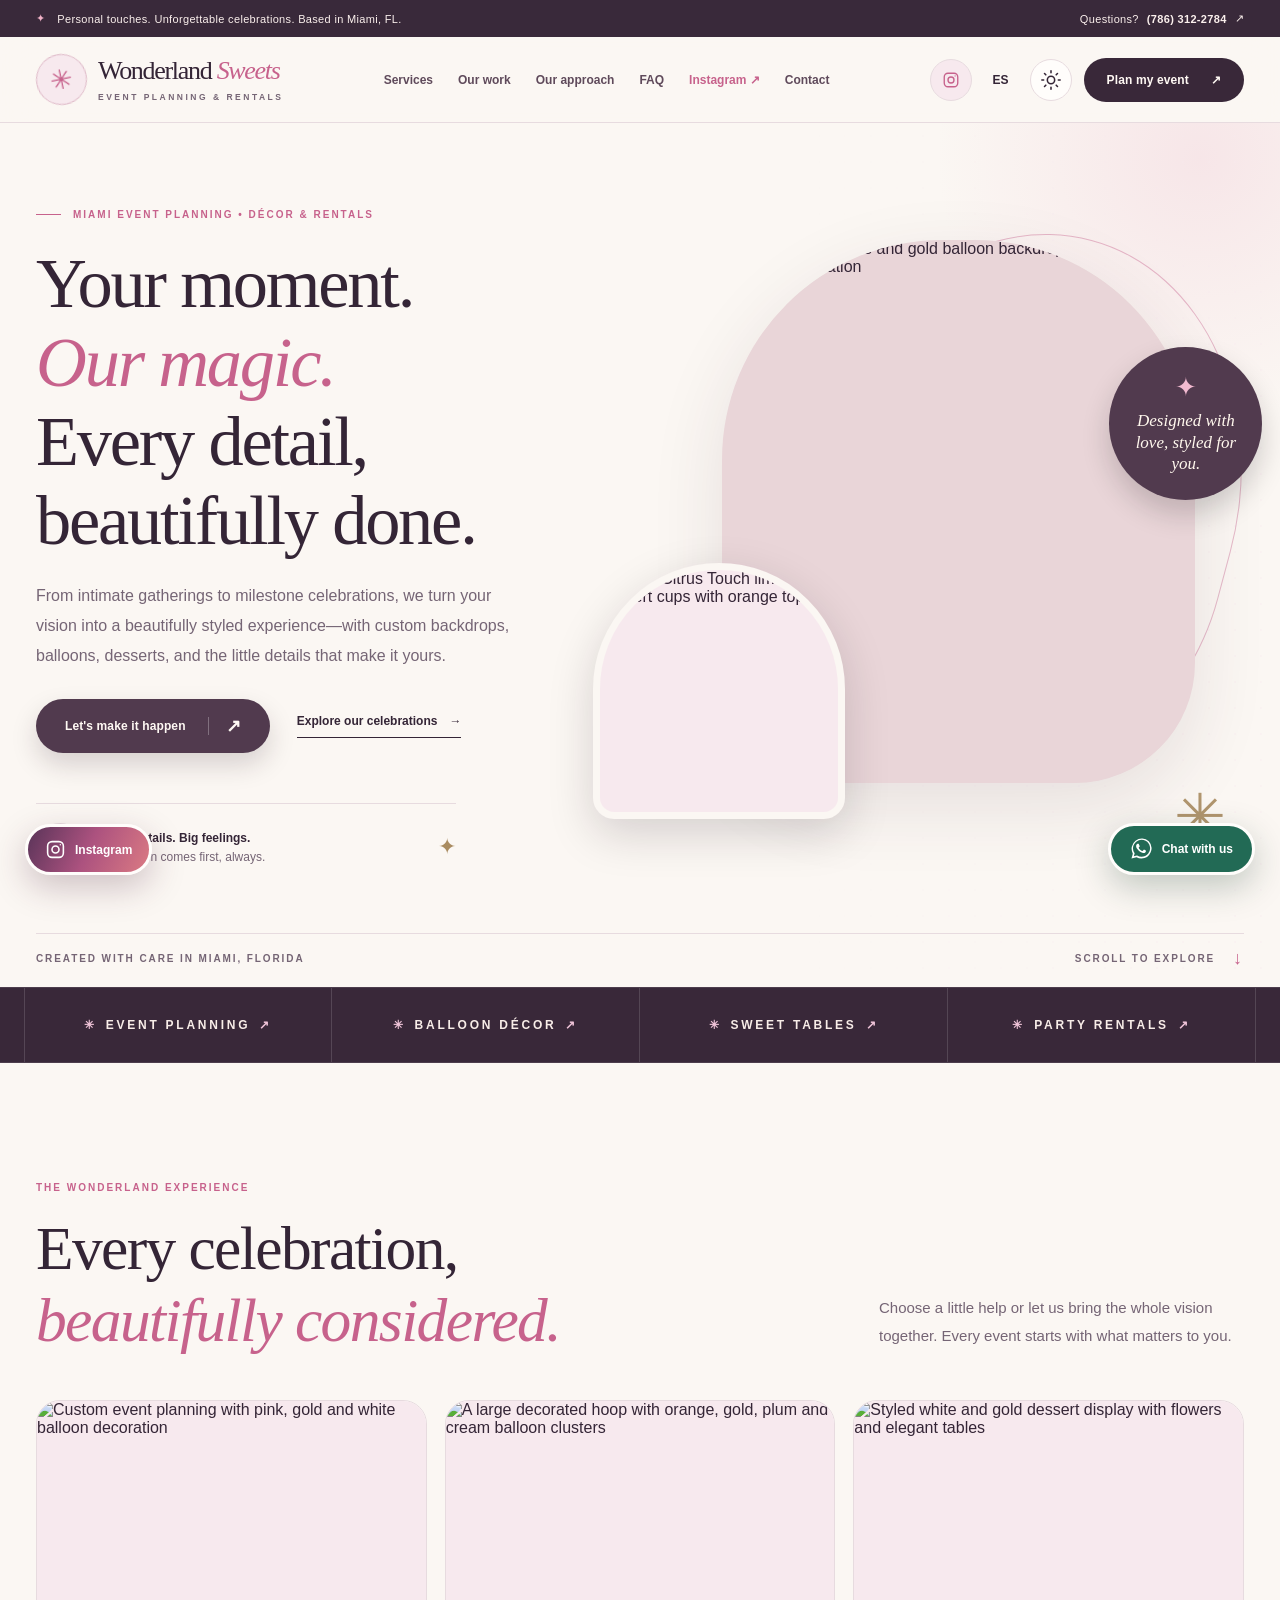
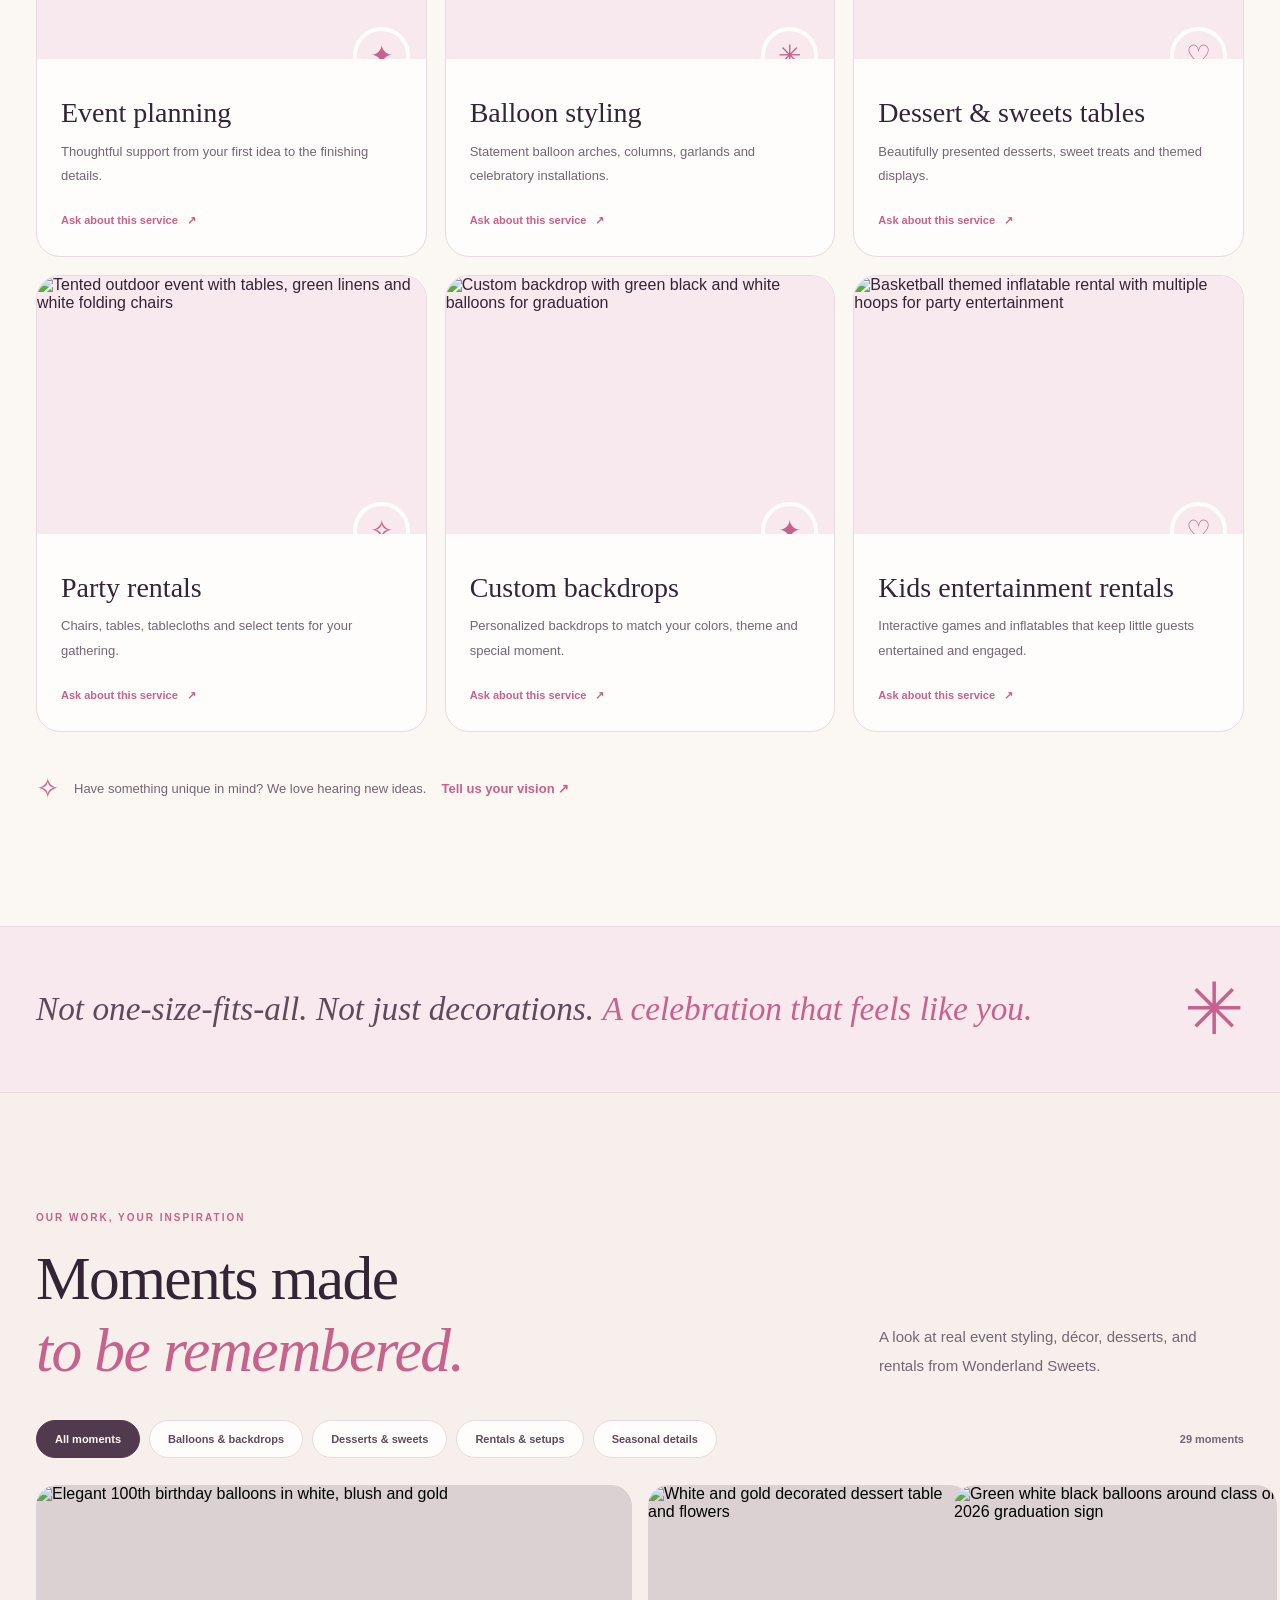
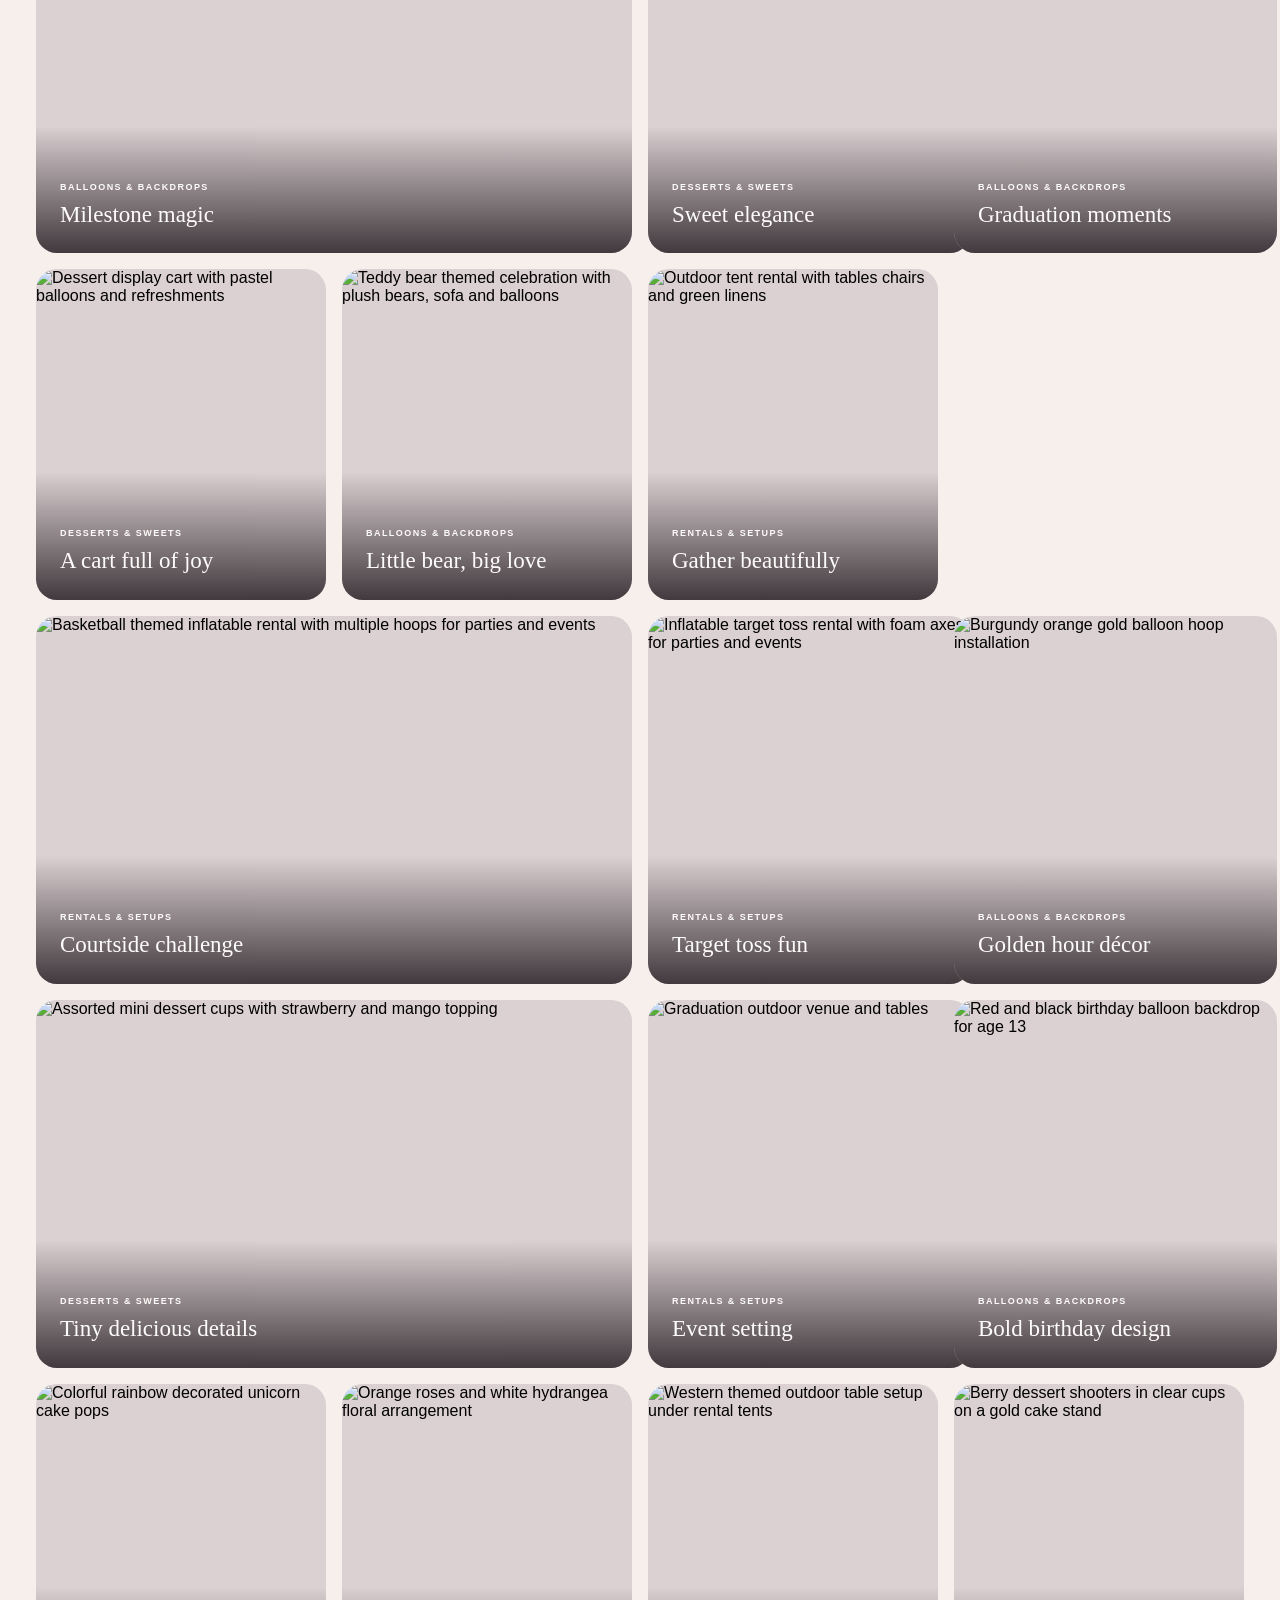
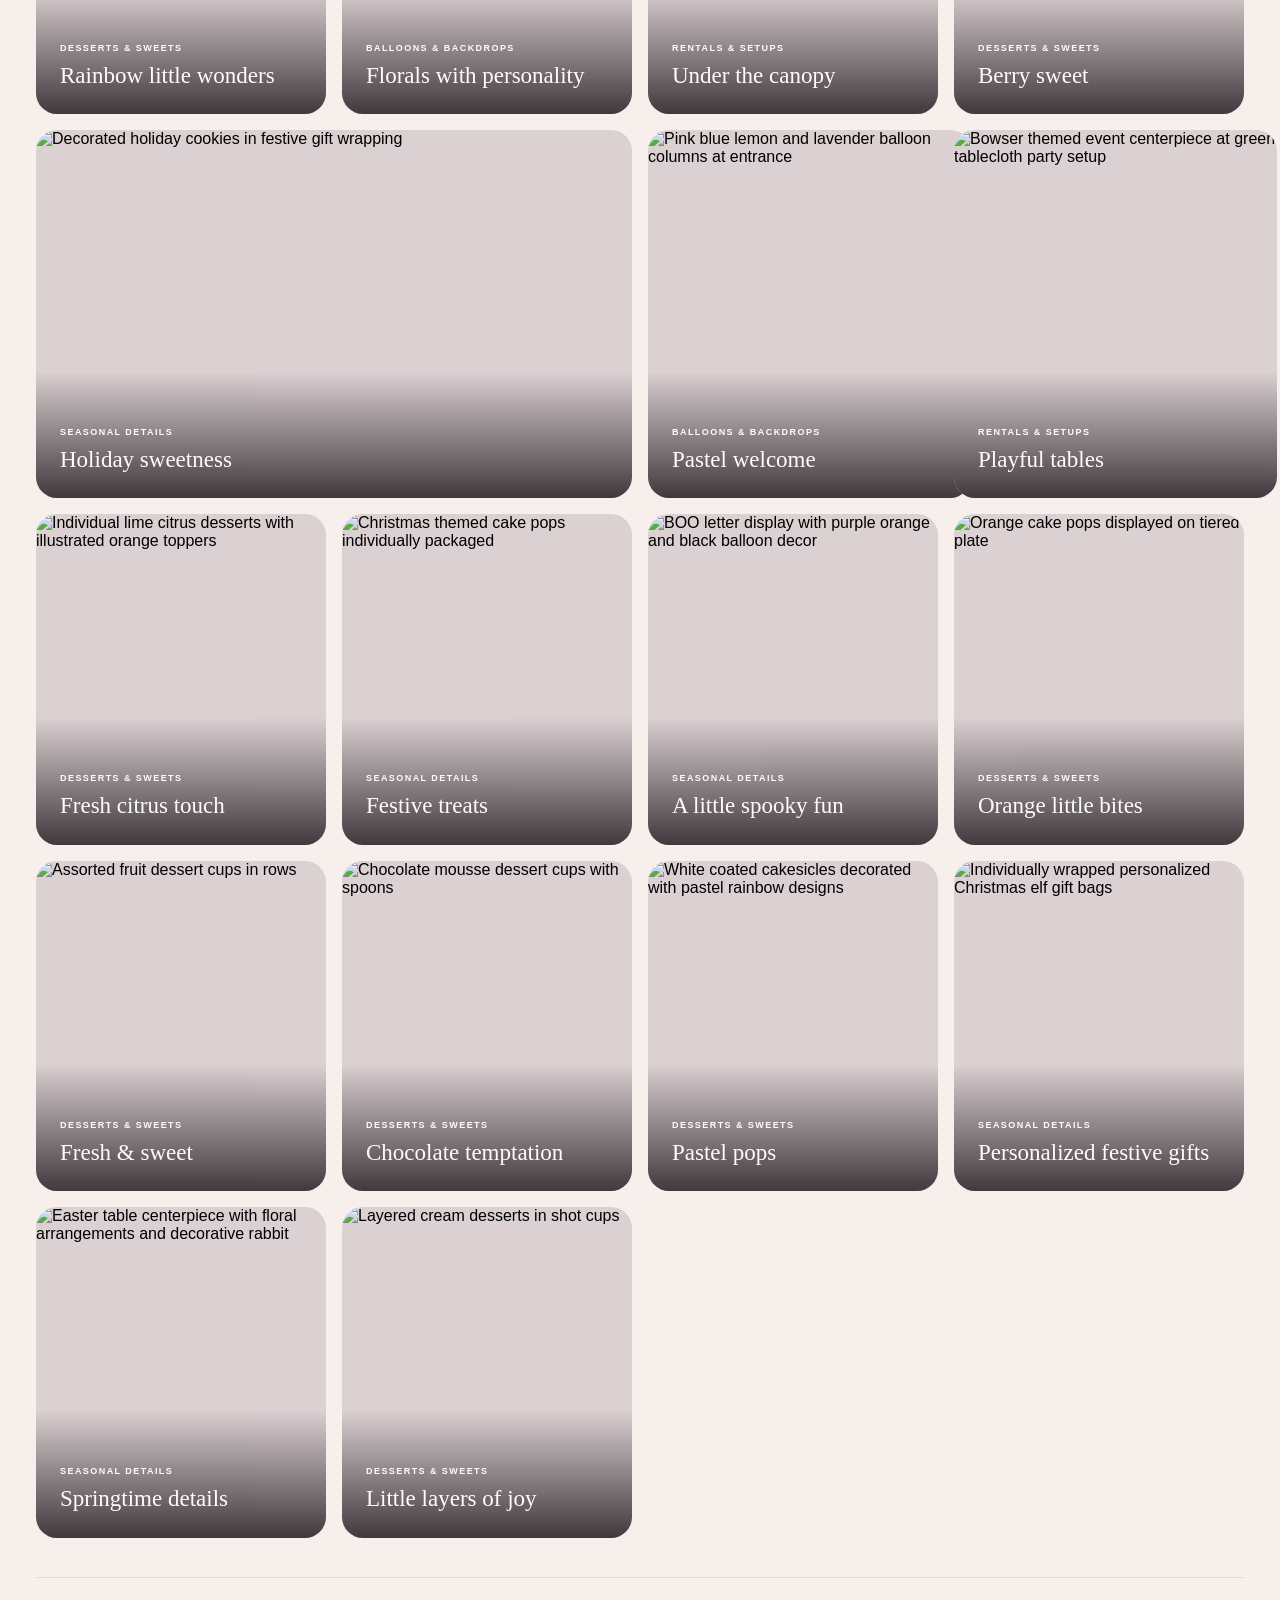
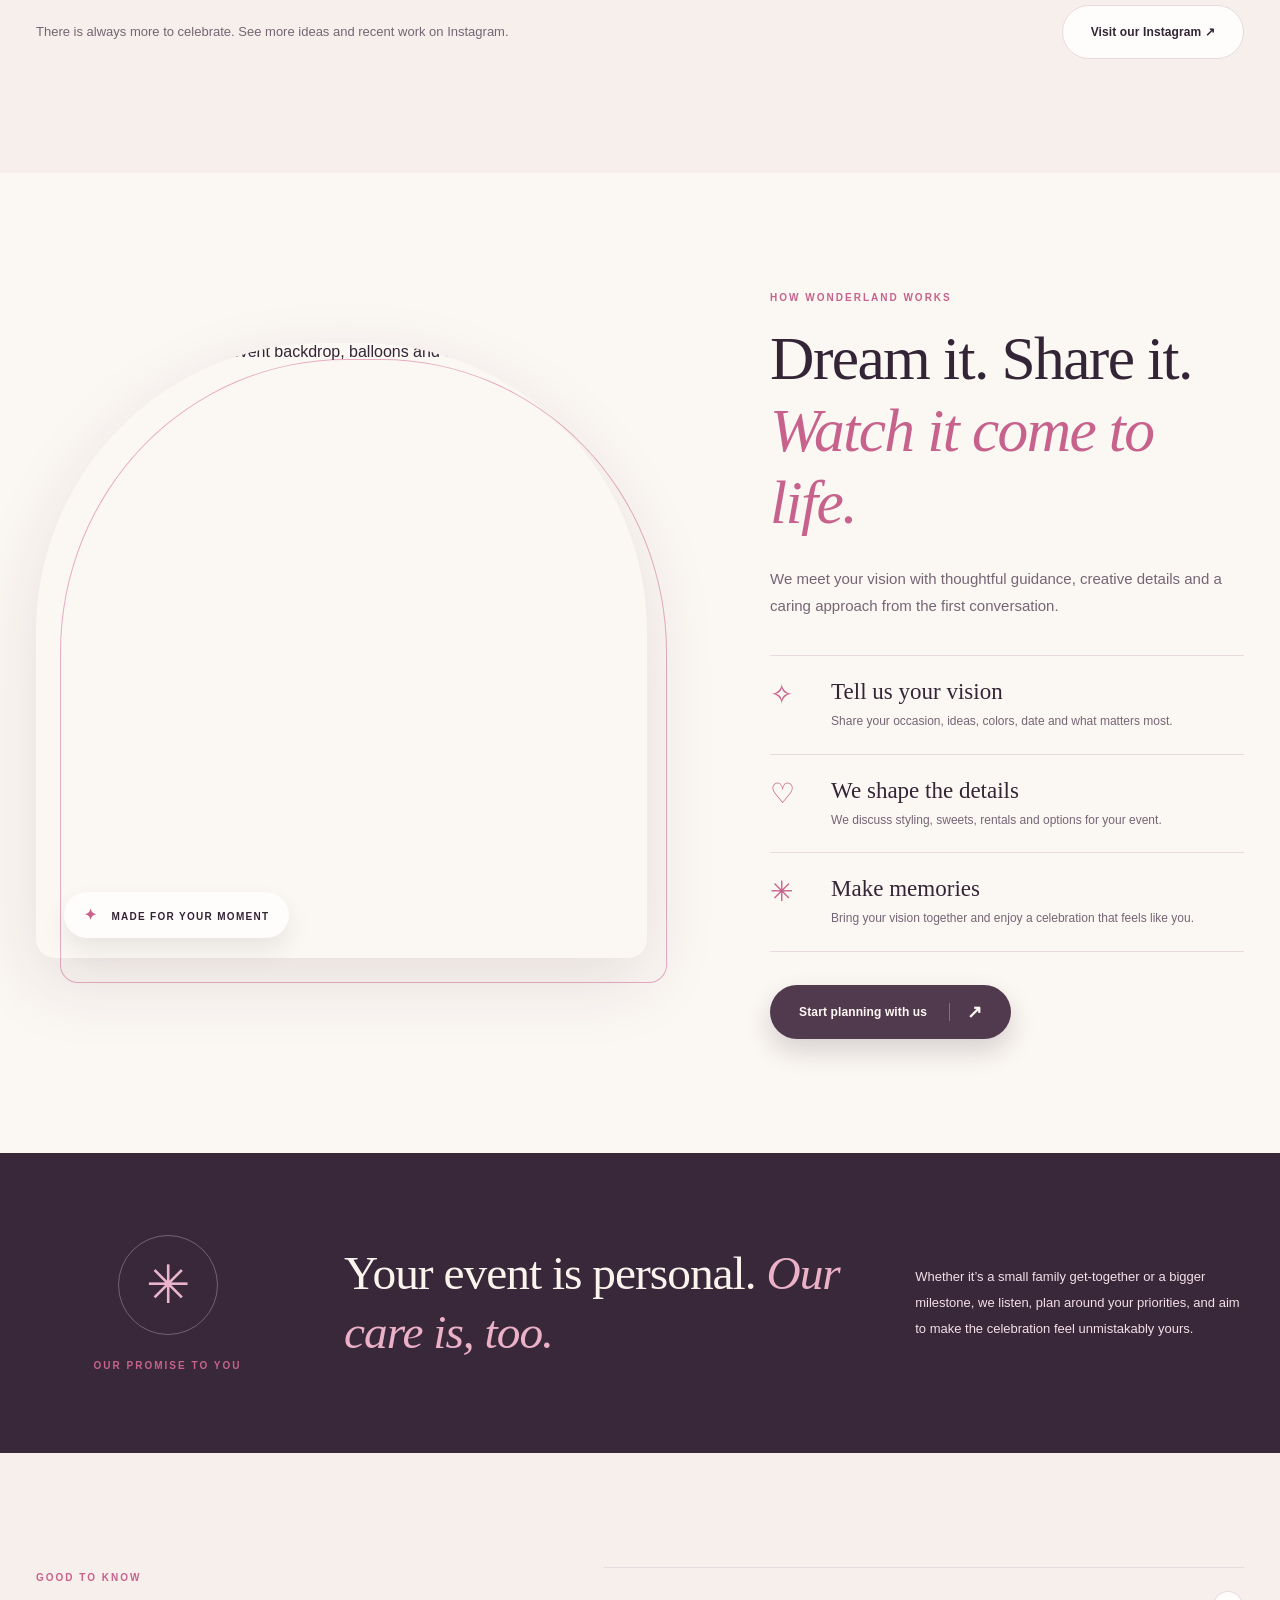
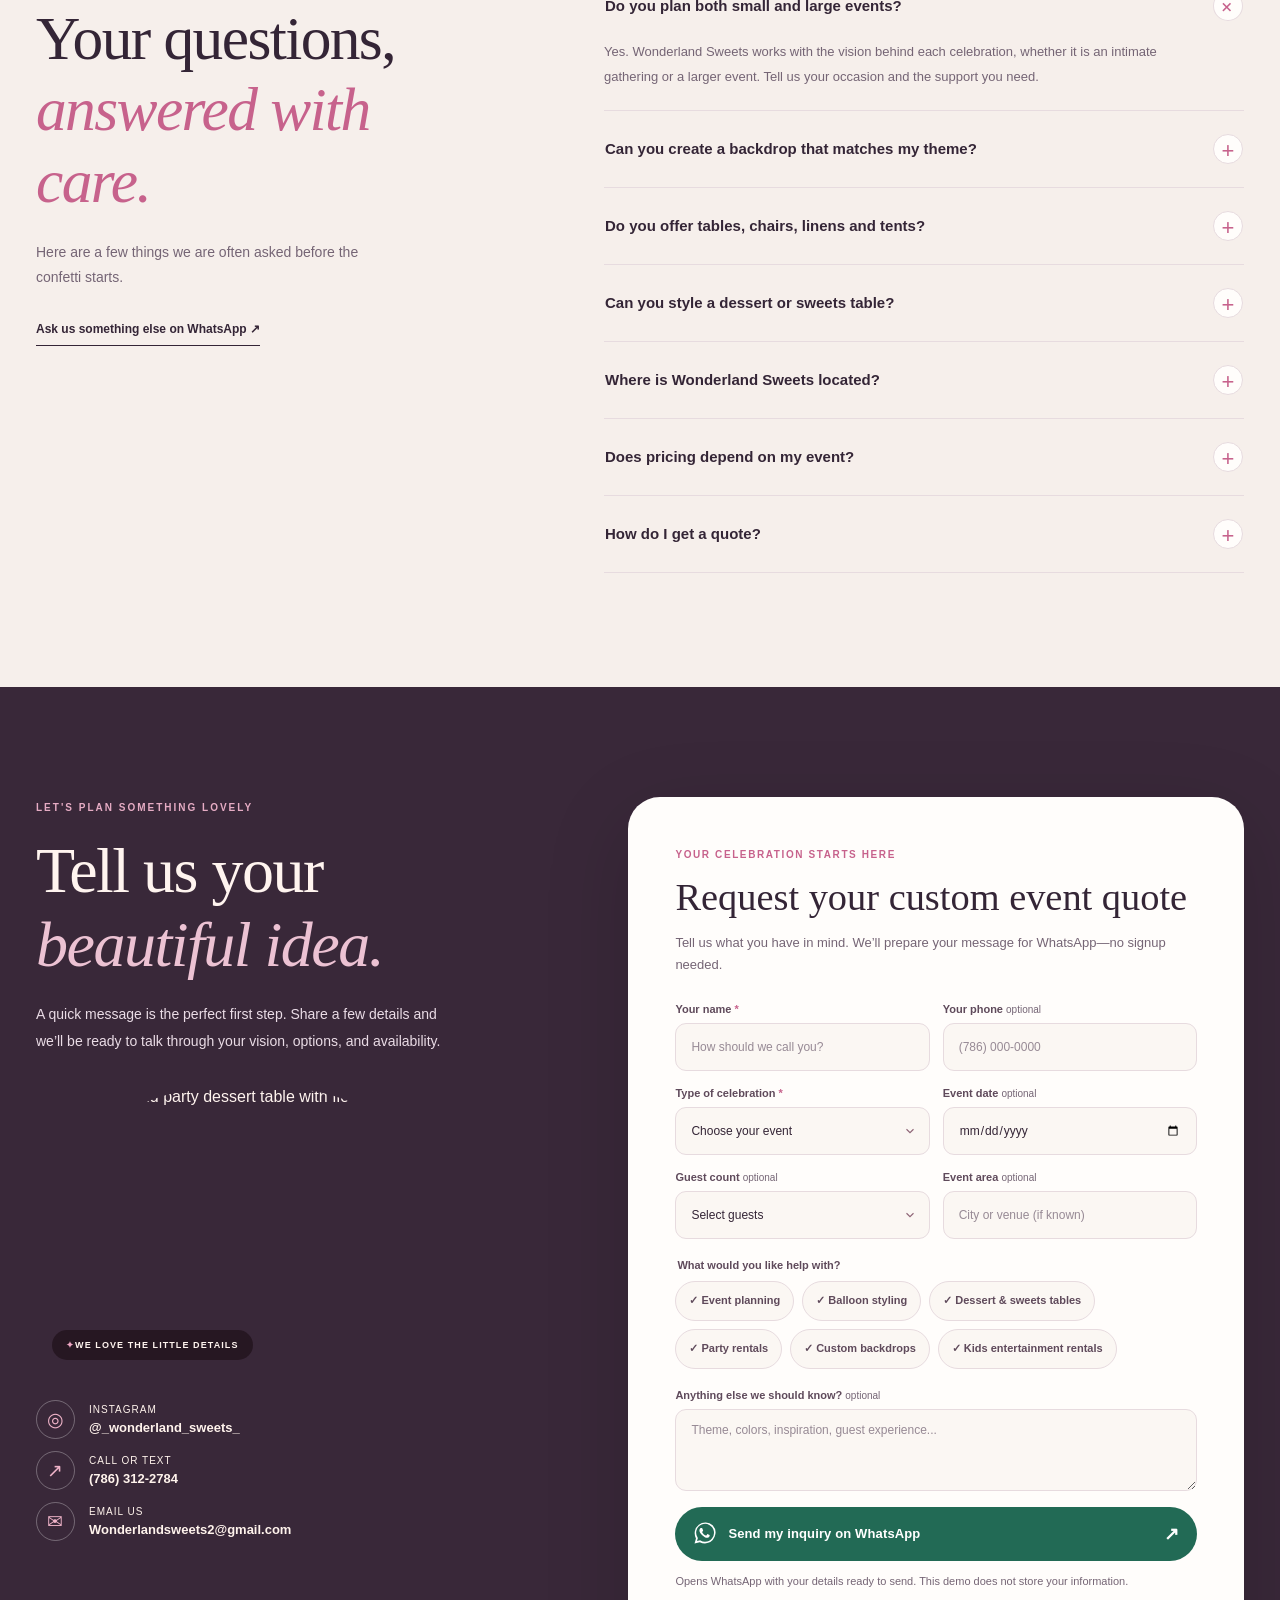
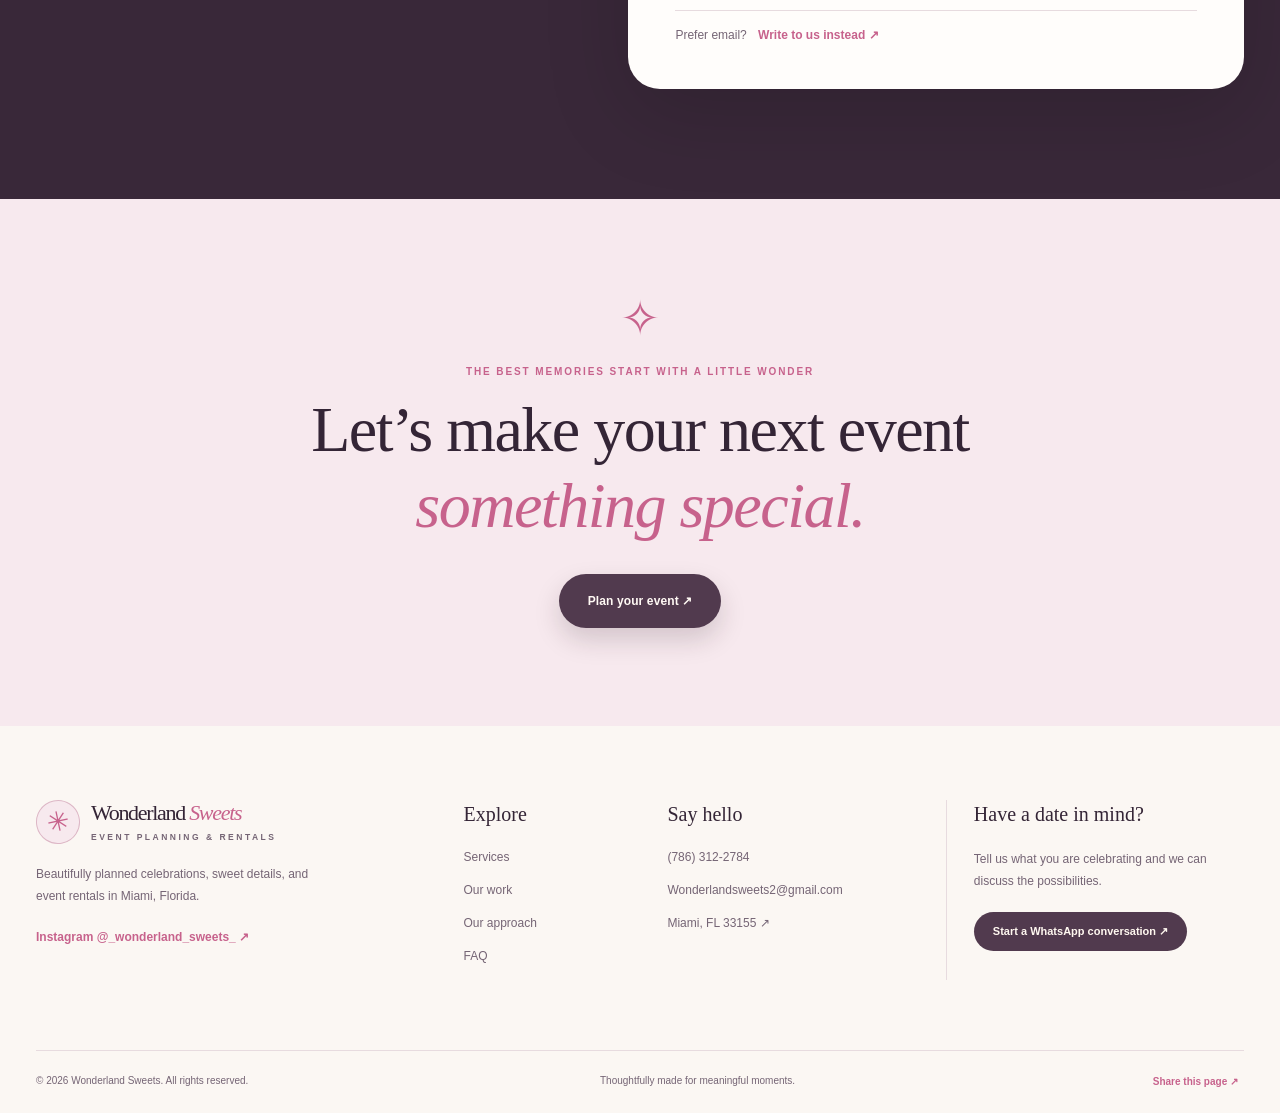
==== index.html @ 51300957 "Add files via upload" ====
<!DOCTYPE html>
<html lang="en" data-theme="light">
<head>
  <meta charset="UTF-8"><meta name="viewport" content="width=device-width,initial-scale=1,viewport-fit=cover"><meta name="theme-color" content="#FBF7F3">
  <title>Event Planning, Balloon Décor & Sweet Tables in Miami | Wonderland Sweets</title><meta name="description" content="Wonderland Sweets plans unforgettable Miami celebrations with custom balloon décor, personalized backdrops, dessert tables, party rentals and thoughtful event styling. Ask for a custom quote.">
  <meta name="robots" content="index,follow,max-image-preview:large"><meta name="author" content="Wonderland Sweets">
  <meta name="geo.region" content="US-FL"><meta name="geo.placename" content="Miami"><meta name="format-detection" content="telephone=no">
  <!-- When a public domain is known, tools/configure_domain.py inserts absolute canonical, hreflang, and OG image URLs. -->
  <meta property="og:type" content="website"><meta property="og:site_name" content="Wonderland Sweets"><meta property="og:locale" content="en_US"><meta property="og:title" content="Wonderland Sweets | A Little Magic for Every Celebration"><meta property="og:description" content="Event planning, custom backdrops, balloon styling, dessert tables & event rentals in Miami, Florida."><meta property="og:image" content="assets/og-wonderland-sweets.jpg"><meta property="og:image:width" content="1200"><meta property="og:image:height" content="630"><meta property="og:image:alt" content="Wonderland Sweets event planning, decor and sweets in Miami">
  <meta name="twitter:card" content="summary_large_image"><meta name="twitter:title" content="Wonderland Sweets | A Little Magic for Every Celebration"><meta name="twitter:description" content="Event planning, custom backdrops, balloon styling, dessert tables & event rentals in Miami, Florida."><meta name="twitter:image" content="assets/og-wonderland-sweets.jpg">
  <link rel="icon" href="assets/favicon.svg" type="image/svg+xml"><link rel="preload" href="assets/photos/pink-gold-100th-birthday-backdrop.webp" as="image" type="image/webp"><link rel="stylesheet" href="styles.css">
  <script id="structured-data" type="application/ld+json">{"@context": "https://schema.org", "@graph": [{"@type": ["LocalBusiness", "ProfessionalService"], "@id": "#wonderland-business", "name": "Wonderland Sweets", "description": "Wonderland Sweets plans unforgettable Miami celebrations with custom balloon décor, personalized backdrops, dessert tables, party rentals and thoughtful event styling. Ask for a custom quote.", "image": "assets/og-wonderland-sweets.jpg", "telephone": "+1-786-312-2784", "email": "Wonderlandsweets2@gmail.com", "address": {"@type": "PostalAddress", "addressLocality": "Miami", "addressRegion": "FL", "postalCode": "33155", "addressCountry": "US"}, "areaServed": {"@type": "Place", "name": "Miami, Florida"}, "sameAs": ["https://www.instagram.com/_wonderland_sweets_/"], "hasOfferCatalog": {"@type": "OfferCatalog", "name": "Event planning and party services", "itemListElement": [{"@type": "Offer", "itemOffered": {"@type": "Service", "name": "Event planning"}}, {"@type": "Offer", "itemOffered": {"@type": "Service", "name": "Balloon styling"}}, {"@type": "Offer", "itemOffered": {"@type": "Service", "name": "Dessert & sweets tables"}}, {"@type": "Offer", "itemOffered": {"@type": "Service", "name": "Party rentals"}}, {"@type": "Offer", "itemOffered": {"@type": "Service", "name": "Custom backdrops"}}, {"@type": "Offer", "itemOffered": {"@type": "Service", "name": "Kids entertainment rentals"}}]}}, {"@type": "WebPage", "@id": "#page", "name": "Event Planning, Balloon Décor & Sweet Tables in Miami | Wonderland Sweets", "description": "Wonderland Sweets plans unforgettable Miami celebrations with custom balloon décor, personalized backdrops, dessert tables, party rentals and thoughtful event styling. Ask for a custom quote.", "inLanguage": "en", "about": {"@id": "#wonderland-business"}}, {"@type": "FAQPage", "@id": "#faq", "inLanguage": "en", "mainEntity": [{"@type": "Question", "name": "Do you plan both small and large events?", "acceptedAnswer": {"@type": "Answer", "text": "Yes. Wonderland Sweets works with the vision behind each celebration, whether it is an intimate gathering or a larger event. Tell us your occasion and the support you need."}}, {"@type": "Question", "name": "Can you create a backdrop that matches my theme?", "acceptedAnswer": {"@type": "Answer", "text": "Custom backdrops and balloon styling are part of our services. Share your colors, theme, ideas and date so we can discuss what is possible for your event."}}, {"@type": "Question", "name": "Do you offer tables, chairs, linens and tents?", "acceptedAnswer": {"@type": "Answer", "text": "We offer event rentals including tables, chairs, tablecloths and select tents. Availability depends on the event details, so please contact us with the date and items you need."}}, {"@type": "Question", "name": "Can you style a dessert or sweets table?", "acceptedAnswer": {"@type": "Answer", "text": "Yes. Dessert and sweets tables are a core part of Wonderland Sweets. Tell us your celebration theme and the type of presentation you have in mind."}}, {"@type": "Question", "name": "Where is Wonderland Sweets located?", "acceptedAnswer": {"@type": "Answer", "text": "We are based in Miami, Florida 33155. Share your event location when you reach out so we can discuss service availability for your area."}}, {"@type": "Question", "name": "Does pricing depend on my event?", "acceptedAnswer": {"@type": "Answer", "text": "Each celebration has different needs. Send us the event type, date, location and services you are interested in so we can discuss an appropriate custom quote."}}, {"@type": "Question", "name": "How do I get a quote?", "acceptedAnswer": {"@type": "Answer", "text": "Use the form below to tell us your occasion, preferred date, location and services. It prepares a WhatsApp message you can review and send directly to our contact number."}}]}]}</script>
  <script>try{document.documentElement.setAttribute('data-theme',localStorage.getItem('wonderland-theme')==='dark'?'dark':'light')}catch(e){}</script>
</head>
<body data-lang="en" data-root="">
  <a class="skip-link" href="#main">Skip to content</a>
  <div class="microbar"><div class="wrap microbar-inner"><span class="microbar-message"><span aria-hidden="true">✦</span> Personal touches. Unforgettable celebrations. Based in Miami, FL.</span><a class="microbar-call" href="tel:+17863122784">Questions? <b>(786) 312-2784</b> <span aria-hidden="true">↗</span></a></div></div>
  <header class="site-header" id="top"><div class="wrap nav-shell">
    <a class="brand" href="#home" aria-label="Wonderland Sweets - Home"><span class="brand-mark" aria-hidden="true">✳</span><span class="brand-text"><strong>Wonderland <em>Sweets</em></strong><small>EVENT PLANNING & RENTALS</small></span></a>
    <nav class="primary-nav" id="primary-nav" aria-label="Main navigation">
      <a href="#services">Services</a><a href="#portfolio">Our work</a><a href="#approach">Our approach</a><a href="#faq">FAQ</a><a class="nav-instagram-link" href="https://www.instagram.com/_wonderland_sweets_/" target="_blank" rel="noopener noreferrer">Instagram ↗</a><a href="#contact">Contact</a>
      <div class="nav-mobile-only"><a href="es/index.html" lang="es">Ver en español</a></div>
    </nav>
    <div class="nav-actions">
      <a class="instagram-quick-link" href="https://www.instagram.com/_wonderland_sweets_/" target="_blank" rel="noopener noreferrer" title="See our real events on Instagram" aria-label="See Wonderland Sweets on Instagram"><svg viewBox="0 0 24 24" width="18" height="18" fill="none" stroke="currentColor" stroke-width="1.8" stroke-linecap="round" stroke-linejoin="round" aria-hidden="true"><rect x="3" y="3" width="18" height="18" rx="5"/><circle cx="12" cy="12" r="4"/><circle cx="17.5" cy="6.5" r=".8" fill="currentColor" stroke="none"/></svg></a>
      <a class="language-link" href="es/index.html" lang="es" title="Ver en español">ES</a>
      <button class="theme-toggle" type="button" data-theme-toggle aria-label="Switch between light and dark theme" aria-pressed="false" title="Switch between light and dark theme">
        <svg class="icon icon-sun" viewBox="0 0 24 24" fill="none" stroke="currentColor" stroke-width="1.7" stroke-linecap="round" stroke-linejoin="round" aria-hidden="true"><circle cx="12" cy="12" r="4"/><path d="M12 2v2m0 16v2M4.93 4.93l1.41 1.41m11.32 11.32 1.41 1.41M2 12h2m16 0h2M4.93 19.07l1.41-1.41M17.66 6.34l1.41-1.41"/></svg>
        <svg class="icon icon-moon" viewBox="0 0 24 24" fill="none" stroke="currentColor" stroke-width="1.8" stroke-linecap="round" stroke-linejoin="round" aria-hidden="true"><path d="M21 14.2A9 9 0 0 1 9.8 3a9 9 0 1 0 11.2 11.2Z"/></svg>
      </button>
      <a class="button button-small nav-cta" href="#contact"><span>Plan my event</span><span aria-hidden="true">↗</span></a>
      <button class="mobile-menu" type="button" aria-label="Open navigation menu" aria-controls="primary-nav" aria-expanded="false"><span></span><span></span></button>
    </div>
  </div></header>
  <main id="main">
    <section id="home" class="hero section-light"><div class="hero-noise" aria-hidden="true"></div><div class="wrap hero-layout">
      <div class="hero-copy" data-reveal>
        <div class="eyebrow"><span class="eyebrow-line"></span>MIAMI EVENT PLANNING • DÉCOR & RENTALS</div>
        <h1>Your moment. <span class="hero-accent">Our magic.</span> Every detail, beautifully done.</h1>
        <p class="hero-lead">From intimate gatherings to milestone celebrations, we turn your vision into a beautifully styled experience—with custom backdrops, balloons, desserts, and the little details that make it yours.</p>
        <div class="hero-actions"><a class="button button-main" href="#contact">Let's make it happen <span class="button-arrow">↗</span></a><a class="button-text" href="#portfolio">Explore our celebrations <span aria-hidden="true">→</span></a></div>
        <div class="hero-proof"><span class="proof-icon" aria-hidden="true">♡</span><p><strong>Small details. Big feelings.</strong><small>Your vision comes first, always.</small></p><span class="proof-decor" aria-hidden="true">✦</span></div>
      </div>
      <div class="hero-art" data-reveal>
        <div class="hero-main-photo image-sculpt"><img src="assets/photos/pink-gold-100th-birthday-backdrop.webp" width="1206" height="1213" alt="Elegant pink, white and gold balloon backdrop for a milestone birthday celebration" fetchpriority="high" decoding="async"></div>
        <div class="hero-secondary-photo image-sculpt"><img src="assets/photos/citrus-dessert-cups.webp" alt="Fresh Citrus Touch lime dessert cups with orange toppers" width="1312" height="1750" loading="eager" decoding="async"></div>
        <div class="hero-float"><span aria-hidden="true">✦</span><p>Designed with love, styled for you.</p></div>
        <span class="hero-drawn-circle" aria-hidden="true"></span><span class="hero-drawn-star" aria-hidden="true">✳</span>
      </div>
    </div><div class="hero-bottom-line wrap"><span>CREATED WITH CARE IN MIAMI, FLORIDA</span><span class="scroll-cue">SCROLL TO EXPLORE <span aria-hidden="true">↓</span></span></div></section>

    <nav class="brand-ribbon" aria-label="Our services">
  <div class="ribbon-track wrap">
    <a class="ribbon-link" href="#event-planning"><span class="ribbon-sparkle" aria-hidden="true">✳</span><span class="ribbon-label">Event planning</span><span class="ribbon-arrow" aria-hidden="true">↗</span></a>
    <a class="ribbon-link" href="#balloon-styling"><span class="ribbon-sparkle" aria-hidden="true">✳</span><span class="ribbon-label">Balloon décor</span><span class="ribbon-arrow" aria-hidden="true">↗</span></a>
    <a class="ribbon-link" href="#dessert-tables"><span class="ribbon-sparkle" aria-hidden="true">✳</span><span class="ribbon-label">Sweet tables</span><span class="ribbon-arrow" aria-hidden="true">↗</span></a>
    <a class="ribbon-link" href="#party-rentals"><span class="ribbon-sparkle" aria-hidden="true">✳</span><span class="ribbon-label">Party rentals</span><span class="ribbon-arrow" aria-hidden="true">↗</span></a>
  </div>
</nav>

    <section id="services" class="section block-services"><div class="wrap">
      <div class="section-heading" data-reveal><div><span class="section-label">THE WONDERLAND EXPERIENCE</span><h2>Every celebration,<br><em>beautifully considered.</em></h2></div><p>Choose a little help or let us bring the whole vision together. Every event starts with what matters to you.</p></div>
      <div class="service-grid">
        <a class="service-card service-card-1" id="event-planning" href="#contact" data-select-service="Event planning" data-reveal><div class="service-visual"><img src="assets/photos/pink-gold-100th-birthday-backdrop.webp" loading="lazy" decoding="async" alt="Custom event planning with pink, gold and white balloon decoration" width="1000" height="1000"><span class="service-floating-symbol" aria-hidden="true">✦</span></div><div class="service-card-content"><span class="service-card-count"></span><h3>Event planning</h3><p>Thoughtful support from your first idea to the finishing details.</p><span class="service-learn">Ask about this service <span aria-hidden="true">↗</span></span></div></a><a class="service-card service-card-2" id="balloon-styling" href="#contact" data-select-service="Balloon styling" data-reveal><div class="service-visual"><img src="assets/photos/fall-balloon-hoop.webp" loading="lazy" decoding="async" alt="A large decorated hoop with orange, gold, plum and cream balloon clusters" width="1000" height="1000"><span class="service-floating-symbol" aria-hidden="true">✳</span></div><div class="service-card-content"><span class="service-card-count"></span><h3>Balloon styling</h3><p>Statement balloon arches, columns, garlands and celebratory installations.</p><span class="service-learn">Ask about this service <span aria-hidden="true">↗</span></span></div></a><a class="service-card service-card-3" id="dessert-tables" href="#contact" data-select-service="Dessert & sweets tables" data-reveal><div class="service-visual"><img src="assets/photos/white-gold-dessert-setup.webp" loading="lazy" decoding="async" alt="Styled white and gold dessert display with flowers and elegant tables" width="1000" height="1000"><span class="service-floating-symbol" aria-hidden="true">♡</span></div><div class="service-card-content"><span class="service-card-count"></span><h3>Dessert & sweets tables</h3><p>Beautifully presented desserts, sweet treats and themed displays.</p><span class="service-learn">Ask about this service <span aria-hidden="true">↗</span></span></div></a><a class="service-card service-card-4" id="party-rentals" href="#contact" data-select-service="Party rentals" data-reveal><div class="service-visual"><img src="assets/photos/green-tent-rentals.webp" loading="lazy" decoding="async" alt="Tented outdoor event with tables, green linens and white folding chairs" width="1000" height="1000"><span class="service-floating-symbol" aria-hidden="true">✧</span></div><div class="service-card-content"><span class="service-card-count"></span><h3>Party rentals</h3><p>Chairs, tables, tablecloths and select tents for your gathering.</p><span class="service-learn">Ask about this service <span aria-hidden="true">↗</span></span></div></a><a class="service-card service-card-5" href="#contact" data-select-service="Custom backdrops" data-reveal><div class="service-visual"><img src="assets/photos/graduation-green-white-balloon-stage.webp" loading="lazy" decoding="async" alt="Custom backdrop with green black and white balloons for graduation" width="1000" height="1000"><span class="service-floating-symbol" aria-hidden="true">✦</span></div><div class="service-card-content"><span class="service-card-count"></span><h3>Custom backdrops</h3><p>Personalized backdrops to match your colors, theme and special moment.</p><span class="service-learn">Ask about this service <span aria-hidden="true">↗</span></span></div></a><a class="service-card service-card-6" href="#contact" data-select-service="Kids entertainment rentals" data-reveal><div class="service-visual"><img src="assets/photos/basketball-inflatable-rental.webp" loading="lazy" decoding="async" alt="Basketball themed inflatable rental with multiple hoops for party entertainment" width="1000" height="1000"><span class="service-floating-symbol" aria-hidden="true">♡</span></div><div class="service-card-content"><span class="service-card-count"></span><h3>Kids entertainment rentals</h3><p>Interactive games and inflatables that keep little guests entertained and engaged.</p><span class="service-learn">Ask about this service <span aria-hidden="true">↗</span></span></div></a>
      </div>
      <div class="service-note" data-reveal><span aria-hidden="true">✧</span><span>Have something unique in mind? We love hearing new ideas.</span><a href="#contact">Tell us your vision ↗</a></div>
    </div></section>

    <section class="marquee-quote"><div class="wrap"><p>Not one-size-fits-all. Not just decorations. <strong>A celebration that feels like you.</strong> </p><span aria-hidden="true">✳</span></div></section>

    <section id="portfolio" class="section section-portfolio"><div class="wrap">
      <div class="section-heading portfolio-heading" data-reveal><div><span class="section-label">OUR WORK, YOUR INSPIRATION</span><h2>Moments made<br><em>to be remembered.</em></h2></div><p>A look at real event styling, décor, desserts, and rentals from Wonderland Sweets.</p></div>
      <div class="gallery-controls" data-reveal role="group" aria-label="Filter event gallery"><button type="button" class="filter-pill is-active" data-filter="all" aria-pressed="true">All moments</button><button type="button" class="filter-pill" data-filter="decor" aria-pressed="false">Balloons & backdrops</button><button type="button" class="filter-pill" data-filter="sweets" aria-pressed="false">Desserts & sweets</button><button type="button" class="filter-pill" data-filter="rentals" aria-pressed="false">Rentals & setups</button><button type="button" class="filter-pill" data-filter="seasonal" aria-pressed="false">Seasonal details</button><span class="gallery-count" id="gallery-count" aria-live="polite"></span></div>
      <div class="portfolio-grid" id="portfolio-grid">
        <button class="portfolio-card portfolio-featured" type="button" data-category="decor" data-full="assets/photos/pink-gold-100th-birthday-backdrop.webp" data-caption="Milestone magic" data-alt="Elegant 100th birthday balloons in white, blush and gold" aria-label="Open photo: Milestone magic" data-reveal><img src="assets/photos/pink-gold-100th-birthday-backdrop.webp" loading="lazy" decoding="async" alt="Elegant 100th birthday balloons in white, blush and gold"><span class="portfolio-shade"><small>BALLOONS & BACKDROPS</small><strong>Milestone magic</strong></span><span class="portfolio-zoom" aria-hidden="true">↗</span></button><button class="portfolio-card " type="button" data-category="sweets" data-full="assets/photos/white-gold-dessert-setup.webp" data-caption="Sweet elegance" data-alt="White and gold decorated dessert table and flowers" aria-label="Open photo: Sweet elegance" data-reveal><img src="assets/photos/white-gold-dessert-setup.webp" loading="lazy" decoding="async" alt="White and gold decorated dessert table and flowers"><span class="portfolio-shade"><small>DESSERTS & SWEETS</small><strong>Sweet elegance</strong></span><span class="portfolio-zoom" aria-hidden="true">↗</span></button><button class="portfolio-card " type="button" data-category="decor" data-full="assets/photos/graduation-green-white-balloon-stage.webp" data-caption="Graduation moments" data-alt="Green white black balloons around class of 2026 graduation sign" aria-label="Open photo: Graduation moments" data-reveal><img src="assets/photos/graduation-green-white-balloon-stage.webp" loading="lazy" decoding="async" alt="Green white black balloons around class of 2026 graduation sign"><span class="portfolio-shade"><small>BALLOONS & BACKDROPS</small><strong>Graduation moments</strong></span><span class="portfolio-zoom" aria-hidden="true">↗</span></button><button class="portfolio-card " type="button" data-category="sweets" data-full="assets/photos/candy-cart-display.webp" data-caption="A cart full of joy" data-alt="Dessert display cart with pastel balloons and refreshments" aria-label="Open photo: A cart full of joy" data-reveal><img src="assets/photos/candy-cart-display.webp" loading="lazy" decoding="async" alt="Dessert display cart with pastel balloons and refreshments"><span class="portfolio-shade"><small>DESSERTS & SWEETS</small><strong>A cart full of joy</strong></span><span class="portfolio-zoom" aria-hidden="true">↗</span></button><button class="portfolio-card " type="button" data-category="decor" data-full="assets/photos/teddy-bear-baby-shower-backdrop.webp" data-caption="Little bear, big love" data-alt="Teddy bear themed celebration with plush bears, sofa and balloons" aria-label="Open photo: Little bear, big love" data-reveal><img src="assets/photos/teddy-bear-baby-shower-backdrop.webp" loading="lazy" decoding="async" alt="Teddy bear themed celebration with plush bears, sofa and balloons"><span class="portfolio-shade"><small>BALLOONS & BACKDROPS</small><strong>Little bear, big love</strong></span><span class="portfolio-zoom" aria-hidden="true">↗</span></button><button class="portfolio-card " type="button" data-category="rentals" data-full="assets/photos/green-tent-rentals.webp" data-caption="Gather beautifully" data-alt="Outdoor tent rental with tables chairs and green linens" aria-label="Open photo: Gather beautifully" data-reveal><img src="assets/photos/green-tent-rentals.webp" loading="lazy" decoding="async" alt="Outdoor tent rental with tables chairs and green linens"><span class="portfolio-shade"><small>RENTALS & SETUPS</small><strong>Gather beautifully</strong></span><span class="portfolio-zoom" aria-hidden="true">↗</span></button><button class="portfolio-card portfolio-featured" type="button" data-category="rentals" data-full="assets/photos/basketball-inflatable-rental.webp" data-caption="Courtside challenge" data-alt="Basketball themed inflatable rental with multiple hoops for parties and events" aria-label="Open photo: Courtside challenge" data-reveal><img src="assets/photos/basketball-inflatable-rental.webp" loading="lazy" decoding="async" alt="Basketball themed inflatable rental with multiple hoops for parties and events"><span class="portfolio-shade"><small>RENTALS & SETUPS</small><strong>Courtside challenge</strong></span><span class="portfolio-zoom" aria-hidden="true">↗</span></button><button class="portfolio-card " type="button" data-category="rentals" data-full="assets/photos/axe-throwing-target-rental.webp" data-caption="Target toss fun" data-alt="Inflatable target toss rental with foam axes for parties and events" aria-label="Open photo: Target toss fun" data-reveal><img src="assets/photos/axe-throwing-target-rental.webp" loading="lazy" decoding="async" alt="Inflatable target toss rental with foam axes for parties and events"><span class="portfolio-shade"><small>RENTALS & SETUPS</small><strong>Target toss fun</strong></span><span class="portfolio-zoom" aria-hidden="true">↗</span></button><button class="portfolio-card " type="button" data-category="decor" data-full="assets/photos/fall-balloon-hoop.webp" data-caption="Golden hour décor" data-alt="Burgundy orange gold balloon hoop installation" aria-label="Open photo: Golden hour décor" data-reveal><img src="assets/photos/fall-balloon-hoop.webp" loading="lazy" decoding="async" alt="Burgundy orange gold balloon hoop installation"><span class="portfolio-shade"><small>BALLOONS & BACKDROPS</small><strong>Golden hour décor</strong></span><span class="portfolio-zoom" aria-hidden="true">↗</span></button><button class="portfolio-card portfolio-featured" type="button" data-category="sweets" data-full="assets/photos/strawberry-mango-desserts.webp" data-caption="Tiny delicious details" data-alt="Assorted mini dessert cups with strawberry and mango topping" aria-label="Open photo: Tiny delicious details" data-reveal><img src="assets/photos/strawberry-mango-desserts.webp" loading="lazy" decoding="async" alt="Assorted mini dessert cups with strawberry and mango topping"><span class="portfolio-shade"><small>DESSERTS & SWEETS</small><strong>Tiny delicious details</strong></span><span class="portfolio-zoom" aria-hidden="true">↗</span></button><button class="portfolio-card " type="button" data-category="rentals" data-full="assets/photos/graduation-pavilion-decoration.webp" data-caption="Event setting" data-alt="Graduation outdoor venue and tables" aria-label="Open photo: Event setting" data-reveal><img src="assets/photos/graduation-pavilion-decoration.webp" loading="lazy" decoding="async" alt="Graduation outdoor venue and tables"><span class="portfolio-shade"><small>RENTALS & SETUPS</small><strong>Event setting</strong></span><span class="portfolio-zoom" aria-hidden="true">↗</span></button><button class="portfolio-card " type="button" data-category="decor" data-full="assets/photos/red-black-13-birthday.webp" data-caption="Bold birthday design" data-alt="Red and black birthday balloon backdrop for age 13" aria-label="Open photo: Bold birthday design" data-reveal><img src="assets/photos/red-black-13-birthday.webp" loading="lazy" decoding="async" alt="Red and black birthday balloon backdrop for age 13"><span class="portfolio-shade"><small>BALLOONS & BACKDROPS</small><strong>Bold birthday design</strong></span><span class="portfolio-zoom" aria-hidden="true">↗</span></button><button class="portfolio-card " type="button" data-category="sweets" data-full="assets/photos/unicorn-rainbow-cake-pops.webp" data-caption="Rainbow little wonders" data-alt="Colorful rainbow decorated unicorn cake pops" aria-label="Open photo: Rainbow little wonders" data-reveal><img src="assets/photos/unicorn-rainbow-cake-pops.webp" loading="lazy" decoding="async" alt="Colorful rainbow decorated unicorn cake pops"><span class="portfolio-shade"><small>DESSERTS & SWEETS</small><strong>Rainbow little wonders</strong></span><span class="portfolio-zoom" aria-hidden="true">↗</span></button><button class="portfolio-card " type="button" data-category="decor" data-full="assets/photos/floral-centerpiece-orange-hydrangea.webp" data-caption="Florals with personality" data-alt="Orange roses and white hydrangea floral arrangement" aria-label="Open photo: Florals with personality" data-reveal><img src="assets/photos/floral-centerpiece-orange-hydrangea.webp" loading="lazy" decoding="async" alt="Orange roses and white hydrangea floral arrangement"><span class="portfolio-shade"><small>BALLOONS & BACKDROPS</small><strong>Florals with personality</strong></span><span class="portfolio-zoom" aria-hidden="true">↗</span></button><button class="portfolio-card " type="button" data-category="rentals" data-full="assets/photos/western-party-tent-rental.webp" data-caption="Under the canopy" data-alt="Western themed outdoor table setup under rental tents" aria-label="Open photo: Under the canopy" data-reveal><img src="assets/photos/western-party-tent-rental.webp" loading="lazy" decoding="async" alt="Western themed outdoor table setup under rental tents"><span class="portfolio-shade"><small>RENTALS & SETUPS</small><strong>Under the canopy</strong></span><span class="portfolio-zoom" aria-hidden="true">↗</span></button><button class="portfolio-card " type="button" data-category="sweets" data-full="assets/photos/elegant-berry-dessert-shooters.webp" data-caption="Berry sweet" data-alt="Berry dessert shooters in clear cups on a gold cake stand" aria-label="Open photo: Berry sweet" data-reveal><img src="assets/photos/elegant-berry-dessert-shooters.webp" loading="lazy" decoding="async" alt="Berry dessert shooters in clear cups on a gold cake stand"><span class="portfolio-shade"><small>DESSERTS & SWEETS</small><strong>Berry sweet</strong></span><span class="portfolio-zoom" aria-hidden="true">↗</span></button><button class="portfolio-card portfolio-featured" type="button" data-category="seasonal" data-full="assets/photos/christmas-decorated-cookies.webp" data-caption="Holiday sweetness" data-alt="Decorated holiday cookies in festive gift wrapping" aria-label="Open photo: Holiday sweetness" data-reveal><img src="assets/photos/christmas-decorated-cookies.webp" loading="lazy" decoding="async" alt="Decorated holiday cookies in festive gift wrapping"><span class="portfolio-shade"><small>SEASONAL DETAILS</small><strong>Holiday sweetness</strong></span><span class="portfolio-zoom" aria-hidden="true">↗</span></button><button class="portfolio-card " type="button" data-category="decor" data-full="assets/photos/pastel-school-entry.webp" data-caption="Pastel welcome" data-alt="Pink blue lemon and lavender balloon columns at entrance" aria-label="Open photo: Pastel welcome" data-reveal><img src="assets/photos/pastel-school-entry.webp" loading="lazy" decoding="async" alt="Pink blue lemon and lavender balloon columns at entrance"><span class="portfolio-shade"><small>BALLOONS & BACKDROPS</small><strong>Pastel welcome</strong></span><span class="portfolio-zoom" aria-hidden="true">↗</span></button><button class="portfolio-card " type="button" data-category="rentals" data-full="assets/photos/bowser-themed-kids-table.webp" data-caption="Playful tables" data-alt="Bowser themed event centerpiece at green tablecloth party setup" aria-label="Open photo: Playful tables" data-reveal><img src="assets/photos/bowser-themed-kids-table.webp" loading="lazy" decoding="async" alt="Bowser themed event centerpiece at green tablecloth party setup"><span class="portfolio-shade"><small>RENTALS & SETUPS</small><strong>Playful tables</strong></span><span class="portfolio-zoom" aria-hidden="true">↗</span></button><button class="portfolio-card " type="button" data-category="sweets" data-full="assets/photos/citrus-dessert-cups.webp" data-caption="Fresh citrus touch" data-alt="Individual lime citrus desserts with illustrated orange toppers" aria-label="Open photo: Fresh citrus touch" data-reveal><img src="assets/photos/citrus-dessert-cups.webp" loading="lazy" decoding="async" alt="Individual lime citrus desserts with illustrated orange toppers"><span class="portfolio-shade"><small>DESSERTS & SWEETS</small><strong>Fresh citrus touch</strong></span><span class="portfolio-zoom" aria-hidden="true">↗</span></button><button class="portfolio-card " type="button" data-category="seasonal" data-full="assets/photos/christmas-cake-pops.webp" data-caption="Festive treats" data-alt="Christmas themed cake pops individually packaged" aria-label="Open photo: Festive treats" data-reveal><img src="assets/photos/christmas-cake-pops.webp" loading="lazy" decoding="async" alt="Christmas themed cake pops individually packaged"><span class="portfolio-shade"><small>SEASONAL DETAILS</small><strong>Festive treats</strong></span><span class="portfolio-zoom" aria-hidden="true">↗</span></button><button class="portfolio-card " type="button" data-category="seasonal" data-full="assets/photos/boo-halloween-display.webp" data-caption="A little spooky fun" data-alt="BOO letter display with purple orange and black balloon decor" aria-label="Open photo: A little spooky fun" data-reveal><img src="assets/photos/boo-halloween-display.webp" loading="lazy" decoding="async" alt="BOO letter display with purple orange and black balloon decor"><span class="portfolio-shade"><small>SEASONAL DETAILS</small><strong>A little spooky fun</strong></span><span class="portfolio-zoom" aria-hidden="true">↗</span></button><button class="portfolio-card " type="button" data-category="sweets" data-full="assets/photos/orange-cake-pops.webp" data-caption="Orange little bites" data-alt="Orange cake pops displayed on tiered plate" aria-label="Open photo: Orange little bites" data-reveal><img src="assets/photos/orange-cake-pops.webp" loading="lazy" decoding="async" alt="Orange cake pops displayed on tiered plate"><span class="portfolio-shade"><small>DESSERTS & SWEETS</small><strong>Orange little bites</strong></span><span class="portfolio-zoom" aria-hidden="true">↗</span></button><button class="portfolio-card " type="button" data-category="sweets" data-full="assets/photos/fruit-dessert-cups.webp" data-caption="Fresh & sweet" data-alt="Assorted fruit dessert cups in rows" aria-label="Open photo: Fresh & sweet" data-reveal><img src="assets/photos/fruit-dessert-cups.webp" loading="lazy" decoding="async" alt="Assorted fruit dessert cups in rows"><span class="portfolio-shade"><small>DESSERTS & SWEETS</small><strong>Fresh & sweet</strong></span><span class="portfolio-zoom" aria-hidden="true">↗</span></button><button class="portfolio-card " type="button" data-category="sweets" data-full="assets/photos/chocolate-dessert-cups.webp" data-caption="Chocolate temptation" data-alt="Chocolate mousse dessert cups with spoons" aria-label="Open photo: Chocolate temptation" data-reveal><img src="assets/photos/chocolate-dessert-cups.webp" loading="lazy" decoding="async" alt="Chocolate mousse dessert cups with spoons"><span class="portfolio-shade"><small>DESSERTS & SWEETS</small><strong>Chocolate temptation</strong></span><span class="portfolio-zoom" aria-hidden="true">↗</span></button><button class="portfolio-card " type="button" data-category="sweets" data-full="assets/photos/pastel-rainbow-cakesicles.webp" data-caption="Pastel pops" data-alt="White coated cakesicles decorated with pastel rainbow designs" aria-label="Open photo: Pastel pops" data-reveal><img src="assets/photos/pastel-rainbow-cakesicles.webp" loading="lazy" decoding="async" alt="White coated cakesicles decorated with pastel rainbow designs"><span class="portfolio-shade"><small>DESSERTS & SWEETS</small><strong>Pastel pops</strong></span><span class="portfolio-zoom" aria-hidden="true">↗</span></button><button class="portfolio-card " type="button" data-category="seasonal" data-full="assets/photos/personalized-christmas-party-favors.webp" data-caption="Personalized festive gifts" data-alt="Individually wrapped personalized Christmas elf gift bags" aria-label="Open photo: Personalized festive gifts" data-reveal><img src="assets/photos/personalized-christmas-party-favors.webp" loading="lazy" decoding="async" alt="Individually wrapped personalized Christmas elf gift bags"><span class="portfolio-shade"><small>SEASONAL DETAILS</small><strong>Personalized festive gifts</strong></span><span class="portfolio-zoom" aria-hidden="true">↗</span></button><button class="portfolio-card " type="button" data-category="seasonal" data-full="assets/photos/easter-centerpiece.webp" data-caption="Springtime details" data-alt="Easter table centerpiece with floral arrangements and decorative rabbit" aria-label="Open photo: Springtime details" data-reveal><img src="assets/photos/easter-centerpiece.webp" loading="lazy" decoding="async" alt="Easter table centerpiece with floral arrangements and decorative rabbit"><span class="portfolio-shade"><small>SEASONAL DETAILS</small><strong>Springtime details</strong></span><span class="portfolio-zoom" aria-hidden="true">↗</span></button><button class="portfolio-card " type="button" data-category="sweets" data-full="assets/photos/pink-shot-desserts.webp" data-caption="Little layers of joy" data-alt="Layered cream desserts in shot cups" aria-label="Open photo: Little layers of joy" data-reveal><img src="assets/photos/pink-shot-desserts.webp" loading="lazy" decoding="async" alt="Layered cream desserts in shot cups"><span class="portfolio-shade"><small>DESSERTS & SWEETS</small><strong>Little layers of joy</strong></span><span class="portfolio-zoom" aria-hidden="true">↗</span></button>
      </div>
      <div class="portfolio-bottom" data-reveal><p>There is always more to celebrate. See more ideas and recent work on Instagram.</p><a href="https://www.instagram.com/_wonderland_sweets_/" target="_blank" rel="noopener noreferrer" class="button button-outline">Visit our Instagram ↗</a></div>
    </div></section>

    <section id="approach" class="section editorial-section"><div class="wrap editorial-layout">
      <div class="editorial-visual" data-reveal><img src="assets/photos/teddy-bear-baby-shower-backdrop.webp" alt="Teddy bear baby shower event backdrop, balloons and celebration seating" loading="lazy" width="1206" height="1213"><div class="editorial-photo-caption"><span aria-hidden="true">✦</span> MADE FOR YOUR MOMENT</div></div>
      <div class="editorial-copy" data-reveal><span class="section-label">HOW WONDERLAND WORKS</span><h2>Dream it. Share it.<br><em>Watch it come to life.</em></h2><p class="editorial-intro">We meet your vision with thoughtful guidance, creative details and a caring approach from the first conversation.</p>
        <div class="process-items"><div class="process-item"><span class="process-glyph" aria-hidden="true">✧</span><div><h3>Tell us your vision</h3><p>Share your occasion, ideas, colors, date and what matters most.</p></div></div><div class="process-item"><span class="process-glyph" aria-hidden="true">♡</span><div><h3>We shape the details</h3><p>We discuss styling, sweets, rentals and options for your event.</p></div></div><div class="process-item"><span class="process-glyph" aria-hidden="true">✳</span><div><h3>Make memories</h3><p>Bring your vision together and enjoy a celebration that feels like you.</p></div></div></div>
        <a href="#contact" class="button button-main">Start planning with us <span class="button-arrow">↗</span></a>
      </div>
    </div></section>

    <section class="hospitality-section section"><div class="wrap hospitality-grid" data-reveal><div class="hospitality-kicker"><span class="round-emblem" aria-hidden="true">✳</span><span class="section-label">OUR PROMISE TO YOU</span></div><h2>Your event is personal. <em>Our care is, too.</em></h2><p>Whether it’s a small family get-together or a bigger milestone, we listen, plan around your priorities, and aim to make the celebration feel unmistakably yours.</p></div></section>

    <section id="faq" class="section faq-section"><div class="wrap faq-layout">
      <div class="faq-intro" data-reveal><span class="section-label">GOOD TO KNOW</span><h2>Your questions,<br><em>answered with care.</em></h2><p>Here are a few things we are often asked before the confetti starts.</p><a href="https://wa.me/17863122784?text=Hi%20Wonderland%20Sweets%21%20I%20would%20love%20to%20discuss%20an%20event.%20%E2%9C%A8" class="button-text" target="_blank" rel="noopener noreferrer">Ask us something else on WhatsApp ↗</a></div>
      <div class="faq-accordion" data-reveal><details class="faq-item" open><summary>Do you plan both small and large events? <span class="faq-plus" aria-hidden="true">+</span></summary><p>Yes. Wonderland Sweets works with the vision behind each celebration, whether it is an intimate gathering or a larger event. Tell us your occasion and the support you need.</p></details><details class="faq-item" ><summary>Can you create a backdrop that matches my theme? <span class="faq-plus" aria-hidden="true">+</span></summary><p>Custom backdrops and balloon styling are part of our services. Share your colors, theme, ideas and date so we can discuss what is possible for your event.</p></details><details class="faq-item" ><summary>Do you offer tables, chairs, linens and tents? <span class="faq-plus" aria-hidden="true">+</span></summary><p>We offer event rentals including tables, chairs, tablecloths and select tents. Availability depends on the event details, so please contact us with the date and items you need.</p></details><details class="faq-item" ><summary>Can you style a dessert or sweets table? <span class="faq-plus" aria-hidden="true">+</span></summary><p>Yes. Dessert and sweets tables are a core part of Wonderland Sweets. Tell us your celebration theme and the type of presentation you have in mind.</p></details><details class="faq-item" ><summary>Where is Wonderland Sweets located? <span class="faq-plus" aria-hidden="true">+</span></summary><p>We are based in Miami, Florida 33155. Share your event location when you reach out so we can discuss service availability for your area.</p></details><details class="faq-item" ><summary>Does pricing depend on my event? <span class="faq-plus" aria-hidden="true">+</span></summary><p>Each celebration has different needs. Send us the event type, date, location and services you are interested in so we can discuss an appropriate custom quote.</p></details><details class="faq-item" ><summary>How do I get a quote? <span class="faq-plus" aria-hidden="true">+</span></summary><p>Use the form below to tell us your occasion, preferred date, location and services. It prepares a WhatsApp message you can review and send directly to our contact number.</p></details></div>
    </div></section>

    <section id="contact" class="section contact-section"><div class="wrap contact-layout">
      <div class="contact-aside" data-reveal><span class="section-label section-label-light">LET'S PLAN SOMETHING LOVELY</span><h2>Tell us your <em>beautiful idea.</em></h2><p>A quick message is the perfect first step. Share a few details and we’ll be ready to talk through your vision, options, and availability.</p>
        <div class="contact-photo-collage"><img src="assets/photos/white-gold-dessert-setup.webp" alt="White and gold party dessert table with flowers and balloons" loading="lazy" width="1206" height="897"><div><span aria-hidden="true">✦</span>WE LOVE THE LITTLE DETAILS</div></div>
        <div class="direct-links"><a href="https://www.instagram.com/_wonderland_sweets_/" target="_blank" rel="noopener noreferrer"><span class="direct-icon" aria-hidden="true">◎</span><span>INSTAGRAM<strong>@_wonderland_sweets_</strong></span></a><a href="tel:+17863122784"><span class="direct-icon">↗</span><span>CALL OR TEXT<strong>(786) 312-2784</strong></span></a><a href="mailto:Wonderlandsweets2@gmail.com"><span class="direct-icon">✉</span><span>EMAIL US<strong>Wonderlandsweets2@gmail.com</strong></span></a></div>
      </div>
      <div class="quote-panel" data-reveal><div class="quote-heading"><span>YOUR CELEBRATION STARTS HERE</span><h3>Request your custom event quote</h3><p>Tell us what you have in mind. We’ll prepare your message for WhatsApp—no signup needed.</p></div>
        <form id="quote-form" autocomplete="on">
          <div class="input-row"><label class="field"><span>Your name <b>*</b></span><input type="text" name="name" required minlength="2" maxlength="100" placeholder="How should we call you?" autocomplete="name"></label><label class="field"><span>Your phone <small>optional</small></span><input type="tel" name="phone" placeholder="(786) 000-0000" autocomplete="tel" maxlength="35"></label></div>
          <div class="input-row"><label class="field"><span>Type of celebration <b>*</b></span><select name="occasion" required><option value="">Choose your event</option><option value="Birthday">Birthday</option><option value="Baby shower">Baby shower</option><option value="Graduation">Graduation</option><option value="Holiday gathering">Holiday gathering</option><option value="Family celebration">Family celebration</option><option value="Other event">Other event</option></select></label><label class="field"><span>Event date <small>optional</small></span><input type="date" name="date"></label></div>
          <div class="input-row"><label class="field"><span>Guest count <small>optional</small></span><select name="guests"><option value="">Select guests</option><option>1–20</option><option>21–50</option><option>51–100</option><option>100+</option></select></label><label class="field"><span>Event area <small>optional</small></span><input type="text" name="location" maxlength="120" placeholder="City or venue (if known)"></label></div>
          <fieldset class="service-options"><legend>What would you like help with?</legend><div class="chip-list"><label class="service-chip"><input type="checkbox" name="services" value="Event planning"><span>✓ Event planning</span></label><label class="service-chip"><input type="checkbox" name="services" value="Balloon styling"><span>✓ Balloon styling</span></label><label class="service-chip"><input type="checkbox" name="services" value="Dessert & sweets tables"><span>✓ Dessert & sweets tables</span></label><label class="service-chip"><input type="checkbox" name="services" value="Party rentals"><span>✓ Party rentals</span></label><label class="service-chip"><input type="checkbox" name="services" value="Custom backdrops"><span>✓ Custom backdrops</span></label><label class="service-chip"><input type="checkbox" name="services" value="Kids entertainment rentals"><span>✓ Kids entertainment rentals</span></label></div></fieldset>
          <label class="field field-message"><span>Anything else we should know? <small>optional</small></span><textarea name="notes" rows="3" maxlength="1300" placeholder="Theme, colors, inspiration, guest experience..."></textarea></label>
          <button class="button button-whatsapp" type="submit"><svg viewBox="0 0 24 24" fill="currentColor" aria-hidden="true"><path d="M20.5 3.5A11.2 11.2 0 0 0 3.1 17.1L1.6 22.4l5.5-1.4a11.2 11.2 0 0 0 5.4 1.4 11.3 11.3 0 0 0 8-18.9Zm-8 17a9.2 9.2 0 0 1-4.7-1.3l-.3-.2-3.3.9.9-3.2-.2-.3A9.3 9.3 0 1 1 12.5 20.5Zm5.2-6.9c-.3-.2-1.7-.8-2-.9-.3-.1-.5-.2-.7.2-.2.3-.8.9-1 1.1-.2.2-.4.2-.7.1a7.6 7.6 0 0 1-2.2-1.4 8.6 8.6 0 0 1-1.5-1.9c-.1-.3 0-.5.1-.6l.5-.5c.2-.2.2-.3.3-.5.1-.2 0-.4 0-.5l-.9-2.1c-.2-.5-.4-.4-.6-.4h-.6c-.2 0-.5.1-.7.3-.3.3-1 1-1 2.4s1 2.7 1.1 2.9a10.8 10.8 0 0 0 4.2 3.8c1.6.8 2.3.9 3.2.8 1.1-.2 1.8-.8 2-1.5.2-.7.2-1.3.1-1.4Z"/></svg>Send my inquiry on WhatsApp <span aria-hidden="true">↗</span></button>
          <p class="form-small" id="form-status" aria-live="polite">Opens WhatsApp with your details ready to send. This demo does not store your information.</p>
          <div class="form-alt">Prefer email? <a href="mailto:Wonderlandsweets2@gmail.com?subject=Event%20inquiry%20%E2%80%94%20Wonderland%20Sweets">Write to us instead ↗</a></div>
        </form>
      </div>
    </div></section>

    <section class="closing-panel"><div class="wrap"><span class="closing-decoration" aria-hidden="true">✧</span><p>THE BEST MEMORIES START WITH A LITTLE WONDER</p><h2>Let’s make your next event <em>something special.</em></h2><a href="#contact" class="button button-main">Plan your event ↗</a></div></section>
  </main>
  <footer class="site-footer"><div class="wrap"><div class="footer-primary"><div><a class="brand brand-footer" href="#home"><span class="brand-mark" aria-hidden="true">✳</span><span class="brand-text"><strong>Wonderland <em>Sweets</em></strong><small>EVENT PLANNING & RENTALS</small></span></a><p>Beautifully planned celebrations, sweet details, and event rentals in Miami, Florida.</p><a class="footer-social" href="https://www.instagram.com/_wonderland_sweets_/" target="_blank" rel="noopener noreferrer">Instagram @_wonderland_sweets_ ↗</a></div><div><h3>Explore</h3><a href="#services">Services</a><a href="#portfolio">Our work</a><a href="#approach">Our approach</a><a href="#faq">FAQ</a></div><div><h3>Say hello</h3><a href="tel:+17863122784">(786) 312-2784</a><a href="mailto:Wonderlandsweets2@gmail.com">Wonderlandsweets2@gmail.com</a><a href="https://www.google.com/maps/search/?api=1&query=Miami%2C%20FL%2033155" target="_blank" rel="noopener noreferrer">Miami, FL 33155 ↗</a></div><div class="footer-hello"><h3>Have a date in mind?</h3><p>Tell us what you are celebrating and we can discuss the possibilities.</p><a class="footer-whatsapp" href="https://wa.me/17863122784?text=Hi%20Wonderland%20Sweets%21%20I%20would%20love%20to%20discuss%20an%20event.%20%E2%9C%A8" target="_blank" rel="noopener noreferrer">Start a WhatsApp conversation ↗</a></div></div><div class="footer-lower"><span>© <span id="year">2026</span> Wonderland Sweets. All rights reserved.</span><span>Thoughtfully made for meaningful moments.</span><button class="share-site" type="button" data-share>Share this page ↗</button></div></div></footer>
  <a class="floating-instagram" href="https://www.instagram.com/_wonderland_sweets_/" target="_blank" rel="noopener noreferrer" aria-label="See Wonderland Sweets on Instagram" title="See our real events on Instagram"><svg viewBox="0 0 24 24" width="21" height="21" fill="none" stroke="currentColor" stroke-width="1.8" stroke-linecap="round" stroke-linejoin="round" aria-hidden="true"><rect x="3" y="3" width="18" height="18" rx="5"/><circle cx="12" cy="12" r="4"/><circle cx="17.5" cy="6.5" r=".8" fill="currentColor" stroke="none"/></svg><span>Instagram</span></a>
  <a class="floating-wa" href="https://wa.me/17863122784?text=Hi%20Wonderland%20Sweets%21%20I%20would%20love%20to%20discuss%20an%20event.%20%E2%9C%A8" target="_blank" rel="noopener noreferrer" aria-label="Contact Wonderland Sweets on WhatsApp"><svg viewBox="0 0 24 24" fill="currentColor" aria-hidden="true"><path d="M20.5 3.5A11.2 11.2 0 0 0 3.1 17.1L1.6 22.4l5.5-1.4a11.2 11.2 0 0 0 5.4 1.4 11.3 11.3 0 0 0 8-18.9Zm-8 17a9.2 9.2 0 0 1-4.7-1.3l-.3-.2-3.3.9.9-3.2-.2-.3A9.3 9.3 0 1 1 12.5 20.5Zm5.2-6.9c-.3-.2-1.7-.8-2-.9-.3-.1-.5-.2-.7.2-.2.3-.8.9-1 1.1-.2.2-.4.2-.7.1a7.6 7.6 0 0 1-2.2-1.4 8.6 8.6 0 0 1-1.5-1.9c-.1-.3 0-.5.1-.6l.5-.5c.2-.2.2-.3.3-.5.1-.2 0-.4 0-.5l-.9-2.1c-.2-.5-.4-.4-.6-.4h-.6c-.2 0-.5.1-.7.3-.3.3-1 1-1 2.4s1 2.7 1.1 2.9a10.8 10.8 0 0 0 4.2 3.8c1.6.8 2.3.9 3.2.8 1.1-.2 1.8-.8 2-1.5.2-.7.2-1.3.1-1.4Z"/></svg><span>Chat with us</span></a>
  <dialog class="photo-dialog" id="photo-dialog" aria-label="Event gallery image"><button class="dialog-close" type="button" aria-label="Close image">✕</button><button class="dialog-prev" type="button" aria-label="Previous photo">‹</button><img src="assets/photos/pink-gold-100th-birthday-backdrop.webp" alt=""><button class="dialog-next" type="button" aria-label="Next photo">›</button><p class="dialog-caption"></p></dialog>
  <div class="toast" role="status" aria-live="polite"></div>
  <script src="script.js" defer></script>
</body></html>
---- styles.css ----
/* Wonderland Sweets · premium bilingual static demo · no external UI dependencies */
:root{--bg:#fbf7f3;--bg2:#f6efeb;--paper:#fffdfb;--ink:#342536;--inkSoft:#5f4a5b;--muted:#756575;--plum:#392839;--plum2:#513a4e;--rose:#c7628c;--rose2:#e8acc3;--roseWash:#f7e9ee;--line:#e7dbdf;--gold:#a98b60;--shadow:0 24px 75px rgba(63,37,57,.11);--curve:cubic-bezier(.22,1,.36,1);--container:1240px;--radius:26px;--sans:'Avenir Next','Lato','Segoe UI',Arial,sans-serif;--serif:'Iowan Old Style','Baskerville','Palatino Linotype','Book Antiqua',Georgia,serif;scroll-behavior:smooth}
:root[data-theme=dark]{color-scheme:dark;--bg:#19141c;--bg2:#241c26;--paper:#2c2330;--ink:#faf0ef;--inkSoft:#e0cfda;--muted:#c6b3bf;--plum:#0f0b13;--plum2:#2e2232;--rose:#ef91b5;--rose2:#b56990;--roseWash:#382734;--line:#4c3b4a;--gold:#dcc18f;--shadow:0 24px 65px rgba(0,0,0,.27)}
*,*::before,*::after{box-sizing:border-box}html{scroll-padding-top:102px}body{margin:0;background:var(--bg);color:var(--ink);font-family:var(--sans);-webkit-font-smoothing:antialiased;text-rendering:optimizeLegibility;min-width:300px;overflow-x:hidden}body.menu-open{overflow:hidden}button,input,select,textarea{font:inherit}button{cursor:pointer}a{color:inherit;text-decoration:none}img{display:block;max-width:100%}svg{display:block}::selection{background:#d991b3;color:#291b2b}a,button,input,select,textarea{touch-action:manipulation}button:focus-visible,a:focus-visible,input:focus-visible,select:focus-visible,textarea:focus-visible,summary:focus-visible{outline:3px solid var(--rose);outline-offset:4px}section[id]{scroll-margin-top:98px}.wrap{width:min(calc(100% - 72px),var(--container));margin-inline:auto}.icon{width:22px;height:22px}.skip-link{position:fixed;z-index:999;top:-100px;left:16px;background:var(--rose);color:white;padding:12px 20px;border-radius:10px}.skip-link:focus{top:14px}
.microbar{background:#39293a;color:#fbf0ed;font-size:11px;letter-spacing:.03em}.microbar-inner{display:flex;justify-content:space-between;align-items:center;min-height:37px;gap:18px}.microbar-message{display:flex;gap:12px;align-items:center}.microbar-message>span{color:#efb1c6}.microbar-call{display:flex;gap:8px;align-items:center;transition:opacity .25s}.microbar-call:hover{opacity:.7}
.site-header{position:sticky;top:0;z-index:80;background:color-mix(in srgb,var(--bg) 93%,transparent);backdrop-filter:blur(20px);-webkit-backdrop-filter:blur(20px);border-bottom:1px solid var(--line);transition:box-shadow .3s,background .3s}.site-header.scrolled{box-shadow:0 10px 35px rgba(36,21,34,.08)}.nav-shell{height:85px;display:flex;align-items:center;justify-content:space-between;gap:28px}.brand{display:inline-flex;align-items:center;gap:11px;white-space:nowrap;min-width:0}.brand-mark{width:51px;height:51px;border:1px solid color-mix(in srgb,var(--rose) 30%,var(--line));border-radius:50%;display:grid;place-items:center;font-size:27px;color:var(--rose);flex:none;transform:rotate(-12deg);background:var(--roseWash)}.brand-text{display:flex;flex-direction:column}.brand-text strong{font:500 26px/1 var(--serif);letter-spacing:-1.3px}.brand-text em{color:var(--rose);font-weight:400}.brand-text small{font-size:8.5px;letter-spacing:2.5px;font-weight:750;color:var(--muted);margin-top:8px}.primary-nav{display:flex;align-items:center;gap:25px}.primary-nav>a{position:relative;font-size:12px;font-weight:700;color:var(--inkSoft);transition:color .25s}.primary-nav>a::after{content:'';position:absolute;left:0;bottom:-9px;height:1px;width:0;background:var(--rose);transition:width .35s var(--curve)}.primary-nav>a:hover,.primary-nav>a.active{color:var(--rose)}.primary-nav>a:hover::after,.primary-nav>a.active::after{width:100%}.nav-actions{display:flex;align-items:center;gap:12px}.language-link{display:grid;place-items:center;width:34px;height:40px;font-size:12px;font-weight:800;color:var(--ink)}.language-link:hover{color:var(--rose)}.theme-toggle{width:42px;height:42px;border:1px solid var(--line);background:var(--paper);color:var(--ink);display:grid;place-items:center;border-radius:50%;transition:transform .3s var(--curve),border-color .3s}.theme-toggle:hover{transform:rotate(15deg);border-color:var(--rose)}.icon-moon{display:none}:root[data-theme=dark] .icon-sun{display:none}:root[data-theme=dark] .icon-moon{display:block}.mobile-menu{display:none}.nav-mobile-only{display:none}
.button{display:inline-flex;align-items:center;justify-content:center;gap:22px;min-height:54px;padding:0 28px;border-radius:100px;font-weight:750;font-size:12px;letter-spacing:.01em;border:1px solid transparent;transition:transform .35s var(--curve),background .25s,color .25s,box-shadow .3s;white-space:nowrap}.button:hover{transform:translateY(-3px)}.button:active{transform:translateY(-1px)}.button-small{min-height:44px;padding:0 22px;background:var(--plum);color:#fff9f4}.button-small:hover{background:#68465d}.button-main{color:#fff9f4;background:var(--plum2);box-shadow:0 12px 26px rgba(43,22,36,.17)}.button-main:hover{background:var(--rose);box-shadow:0 19px 40px rgba(171,77,117,.23)}.button-arrow{border-left:1px solid rgba(255,255,255,.28);padding-left:17px;font-size:18px;line-height:1}.button-text{display:inline-flex;align-items:center;gap:12px;font-size:12px;font-weight:750;border-bottom:1px solid currentColor;padding:0 0 9px;transition:gap .25s,color .25s;color:var(--ink)}.button-text:hover{gap:20px;color:var(--rose)}.button-outline{border:1px solid var(--line);color:var(--ink);background:var(--paper)}.button-outline:hover{border-color:var(--rose);color:var(--rose)}
.hero{position:relative;isolation:isolate;overflow:hidden;background:var(--bg)}.hero::before{content:'';position:absolute;width:540px;height:540px;right:-190px;top:-235px;background:radial-gradient(circle,color-mix(in srgb,var(--rose2) 23%,transparent),transparent 69%);pointer-events:none}.hero-noise{position:absolute;inset:0;opacity:.35;pointer-events:none;background-image:radial-gradient(var(--roseWash) 1px,transparent 1px);background-size:26px 26px;mask-image:linear-gradient(90deg,transparent 0%,transparent 60%,black)}.hero-layout{display:grid;grid-template-columns:1fr 1.13fr;gap:50px;align-items:center;min-height:710px;padding:66px 0 50px}.hero-copy{position:relative;z-index:3;padding:12px 0}.eyebrow,.section-label{display:inline-flex;align-items:center;gap:12px;font-size:10px;letter-spacing:.2em;font-weight:800;color:var(--rose);text-transform:uppercase}.eyebrow-line{width:25px;height:1px;background:var(--rose)}.hero h1{font:500 clamp(49px,5.5vw,81px)/1.12 var(--serif);letter-spacing:-2.2px;margin:24px 0 22px;max-width:690px}.hero h1 span{display:block}.hero-accent{font-style:italic;color:var(--rose);font-weight:400}.hero-lead{font-size:16px;line-height:1.85;color:var(--muted);max-width:485px;margin:0 0 29px}.hero-actions{display:flex;flex-wrap:wrap;align-items:center;gap:27px}.hero-proof{border-top:1px solid var(--line);margin-top:50px;padding-top:19px;display:flex;align-items:center;gap:15px;max-width:420px}.proof-icon{border:1px solid var(--line);width:48px;height:48px;flex:none;border-radius:50%;display:grid;place-items:center;color:var(--rose);font-size:28px}.hero-proof p{display:flex;flex-direction:column;margin:0;gap:5px}.hero-proof strong{font-size:12px}.hero-proof small{font-size:12px;color:var(--muted)}.proof-decor{margin-left:auto;color:var(--gold);font-size:22px}.hero-art{height:610px;position:relative;isolation:isolate}.hero-main-photo{position:absolute;top:9px;left:15%;width:77%;height:89%;overflow:hidden;border-radius:220px 220px 120px 120px;box-shadow:var(--shadow);background:#e9d5d8}.hero-main-photo img{width:100%;height:100%;object-fit:cover;object-position:center center;transition:transform 1s var(--curve)}.hero-art:hover .hero-main-photo img{transform:scale(1.035)}.hero-secondary-photo{position:absolute;bottom:22px;left:-6%;width:41%;height:42%;border:7px solid var(--bg);border-radius:155px 155px 26px 26px;overflow:hidden;box-shadow:0 15px 45px rgba(31,18,30,.17);background:var(--roseWash);z-index:2}.hero-secondary-photo img{width:100%;height:100%;object-fit:cover}.hero-float{z-index:4;position:absolute;right:-3%;top:19%;width:153px;height:153px;border-radius:50%;background:var(--plum2);color:#fff7ed;display:flex;align-items:center;justify-content:center;flex-direction:column;text-align:center;padding:25px;box-shadow:0 14px 28px rgba(22,17,22,.19);animation:float-slow 6s ease-in-out infinite}.hero-float span{font-size:26px;color:#f2bad0}.hero-float p{font:italic 17px/1.28 var(--serif);margin:7px 0 0}.hero-drawn-circle{position:absolute;top:0;right:1%;width:70%;height:87%;border:1px solid color-mix(in srgb,var(--rose) 42%,transparent);border-radius:55% 55% 45% 45%;transform:rotate(15deg);z-index:-1}.hero-drawn-star{position:absolute;font-size:62px;bottom:-2%;right:3%;color:var(--gold);opacity:.9;animation:slow-spin 22s linear infinite}.hero-bottom-line{display:flex;align-items:center;justify-content:space-between;border-top:1px solid var(--line);padding:14px 0 18px;color:var(--muted);font-size:10px;letter-spacing:.19em;font-weight:750}.scroll-cue{display:flex;align-items:center;gap:18px}.scroll-cue span{font-size:18px;color:var(--rose)}
.brand-ribbon{overflow:hidden;background:var(--plum);color:#f8ede8;padding:14px 0}.ribbon-track{display:flex;align-items:center;justify-content:space-around;gap:42px;white-space:nowrap;width:max-content;animation:ribbon-move 38s linear infinite}.ribbon-track span{font-size:12px;letter-spacing:.23em;font-weight:750}.ribbon-track b{font-size:18px;color:#dca5bc;font-weight:400}
.section{padding:114px 0}.section-heading{display:flex;align-items:end;justify-content:space-between;gap:36px;margin-bottom:43px}.section-heading h2,.editorial-copy h2,.faq-intro h2{font:500 clamp(42px,4.8vw,67px)/1.17 var(--serif);letter-spacing:-1.6px;margin:18px 0 0}.section-heading h2 em,.editorial-copy h2 em,.faq-intro h2 em{font-weight:400;color:var(--rose)}.section-heading>p{font-size:15px;line-height:1.9;color:var(--muted);max-width:365px;margin:0 0 6px}.block-services{background:var(--bg)}.service-grid{display:grid;grid-template-columns:repeat(4,minmax(0,1fr));gap:18px}.service-card{display:flex;flex-direction:column;background:var(--paper);border:1px solid var(--line);border-radius:24px;overflow:hidden;transition:transform .45s var(--curve),box-shadow .45s var(--curve),border-color .35s}.service-card:hover{transform:translateY(-10px);box-shadow:var(--shadow);border-color:var(--rose2)}.service-visual{height:227px;position:relative;overflow:hidden;background:var(--roseWash)}.service-visual img{width:100%;height:100%;object-fit:cover;transition:transform .8s var(--curve)}.service-card:hover img{transform:scale(1.065)}.service-floating-symbol{position:absolute;right:16px;bottom:-25px;border:4px solid var(--paper);width:57px;height:57px;display:grid;place-items:center;font-size:28px;background:var(--roseWash);color:var(--rose);border-radius:50%;z-index:1}.service-card-content{padding:25px 23px 27px;display:flex;flex-direction:column;flex:1}.service-card-count{color:var(--gold);font-size:12px;line-height:0;height:2px}.service-card h3{font:500 27px/1.2 var(--serif);margin:10px 0}.service-card p{font-size:12px;line-height:1.9;color:var(--muted);margin:0 0 25px;flex:1}.service-learn{font-size:11px;font-weight:800;color:var(--rose);display:flex;gap:9px}.service-note{display:flex;align-items:center;gap:15px;margin-top:35px;color:var(--muted);font-size:13px;line-height:1.6}.service-note>span:first-child{font-size:28px;color:var(--rose)}.service-note a{font-weight:800;color:var(--rose);white-space:nowrap}
.marquee-quote{background:var(--roseWash);border-block:1px solid var(--line)}.marquee-quote .wrap{min-height:165px;display:flex;align-items:center;justify-content:space-between;gap:30px}.marquee-quote p{font:italic clamp(21px,2.6vw,35px)/1.4 var(--serif);margin:0;color:var(--inkSoft)}.marquee-quote strong{color:var(--rose);font-weight:500}.marquee-quote .wrap>span{color:var(--rose);font-size:72px;flex:none;animation:slow-spin 34s linear infinite}
.section-portfolio{background:var(--bg2)}.portfolio-heading{margin-bottom:34px}.gallery-controls{display:flex;align-items:center;flex-wrap:wrap;gap:9px;margin-bottom:27px}.filter-pill{background:var(--paper);border:1px solid var(--line);border-radius:99px;color:var(--inkSoft);padding:12px 18px;font-size:11px;font-weight:800;transition:background .25s,color .25s,transform .25s}.filter-pill:hover{transform:translateY(-2px);border-color:var(--rose)}.filter-pill.is-active{background:var(--plum2);color:#fff6f0;border-color:var(--plum2)}.gallery-count{color:var(--muted);font-size:11px;font-weight:700;margin-left:auto}.portfolio-grid{display:grid;grid-template-columns:repeat(4,minmax(0,1fr));gap:16px;align-items:stretch}.portfolio-card{border:0;padding:0;position:relative;background:#dbd0d2;aspect-ratio:1/1.14;overflow:hidden;border-radius:21px;text-align:left;isolation:isolate}.portfolio-card[hidden]{display:none!important}.portfolio-card.portfolio-featured{grid-column:span 2;aspect-ratio:1.62/1}.portfolio-card img{width:100%;height:100%;object-fit:cover;transition:transform .85s var(--curve),filter .45s}.portfolio-card:hover img{transform:scale(1.075);filter:saturate(1.09)}.portfolio-shade{position:absolute;inset:auto 0 0;display:flex;flex-direction:column;gap:9px;padding:56px 24px 25px;color:#fffdfc;background:linear-gradient(0deg,rgba(20,13,18,.8),rgba(20,13,18,0));opacity:.97}.portfolio-shade small{font-size:9px;font-weight:850;letter-spacing:.16em}.portfolio-shade strong{font:500 23px/1.2 var(--serif)}.portfolio-zoom{position:absolute;top:15px;right:15px;width:39px;height:39px;border-radius:50%;background:rgba(255,252,247,.92);color:#412b3b;display:grid;place-items:center;font-size:20px;opacity:0;transform:translateY(7px);transition:opacity .35s,transform .35s}.portfolio-card:hover .portfolio-zoom,.portfolio-card:focus-visible .portfolio-zoom{opacity:1;transform:translateY(0)}.portfolio-bottom{margin-top:39px;display:flex;justify-content:space-between;align-items:center;gap:30px;border-top:1px solid var(--line);padding-top:27px}.portfolio-bottom p{margin:0;font-size:13px;line-height:1.7;color:var(--muted)}
.editorial-section{background:var(--bg)}.editorial-layout{display:grid;grid-template-columns:1fr 1fr;gap:8.5%;align-items:center}.editorial-visual{height:640px;position:relative;padding:0 20px 25px 0}.editorial-visual::after{content:'';position:absolute;inset:16px 0 0 24px;border-radius:47% 47% 18px 18px;border:1px solid var(--rose2);z-index:0}.editorial-visual img{width:100%;height:100%;position:relative;z-index:1;object-fit:cover;object-position:center 44%;border-radius:47% 47% 19px 19px;box-shadow:var(--shadow)}.editorial-photo-caption{position:absolute;z-index:2;bottom:45px;left:28px;background:var(--paper);color:var(--ink);border-radius:99px;padding:14px 20px;font-size:10px;letter-spacing:.13em;font-weight:850;box-shadow:0 12px 26px rgba(0,0,0,.08)}.editorial-photo-caption span{color:var(--rose);font-size:15px;margin-right:9px}.editorial-intro{color:var(--muted);line-height:1.85;font-size:15px;margin:26px 0 35px}.process-items{border-top:1px solid var(--line);margin-bottom:33px}.process-item{display:flex;gap:19px;border-bottom:1px solid var(--line);padding:22px 0}.process-glyph{font-size:28px;color:var(--rose);width:42px;flex:none}.process-item h3{font:500 23px/1.18 var(--serif);margin:0 0 6px}.process-item p{font-size:12px;color:var(--muted);margin:0;line-height:1.7}
.hospitality-section{padding:82px 0;background:var(--plum);color:#faf4ed}.hospitality-grid{display:grid;grid-template-columns:.8fr 1.6fr 1fr;align-items:center;gap:45px}.hospitality-kicker{display:flex;align-items:center;flex-direction:column;gap:25px;text-align:center}.round-emblem{display:grid;place-items:center;width:100px;height:100px;border-radius:50%;border:1px solid rgba(255,255,255,.28);color:#eab5cd;font-size:53px}.section-label-light{color:#e6acc4}.hospitality-grid h2{font:500 clamp(31px,3.7vw,50px)/1.23 var(--serif);letter-spacing:-1px;margin:0}.hospitality-grid h2 em{font-weight:400;color:#eab1c7}.hospitality-grid p{font-size:13px;line-height:2;color:#f4dfe9;margin:0}
.faq-section{background:var(--bg2)}.faq-layout{display:grid;grid-template-columns:.85fr 1.25fr;gap:11%;align-items:start}.faq-intro>p{max-width:350px;color:var(--muted);line-height:1.8;font-size:14px;margin:22px 0 28px}.faq-accordion{border-top:1px solid var(--line)}.faq-item{border-bottom:1px solid var(--line)}.faq-item summary{padding:23px 1px;display:flex;justify-content:space-between;align-items:center;gap:15px;cursor:pointer;list-style:none;font-size:15px;font-weight:800;line-height:1.45}.faq-item summary::-webkit-details-marker{display:none}.faq-plus{display:grid;place-items:center;flex:none;width:30px;height:30px;border-radius:50%;background:var(--paper);color:var(--rose);border:1px solid var(--line);font-size:22px;font-weight:400;transition:transform .25s}.faq-item[open] .faq-plus{transform:rotate(45deg)}.faq-item p{font-size:13px;line-height:1.95;color:var(--muted);margin:-5px 50px 21px 0;max-width:610px}
.contact-section{background:var(--plum);color:#fff4ef;padding:110px 0}.contact-layout{display:grid;grid-template-columns:.88fr 1.12fr;gap:9%;align-items:start}.contact-aside h2{font:500 clamp(47px,5vw,67px)/1.15 var(--serif);letter-spacing:-1.5px;margin:19px 0 20px}.contact-aside h2 em{color:#ecc2d3;font-weight:400}.contact-aside>p{color:#eadce6;line-height:1.9;max-width:420px;font-size:14px}.contact-photo-collage{position:relative;max-width:425px;height:290px;margin:33px 0 22px;border-radius:180px 180px 18px 18px;overflow:hidden}.contact-photo-collage img{height:100%;width:100%;object-fit:cover}.contact-photo-collage>div{position:absolute;bottom:18px;left:16px;background:rgba(36,21,31,.85);padding:10px 14px;border-radius:99px;font-size:9px;letter-spacing:.12em;font-weight:800}.contact-photo-collage>div span{color:#eea6c3}.direct-links{display:flex;flex-direction:column;gap:12px}.direct-links a{display:flex;align-items:center;gap:14px;color:#fff3ec;font-size:10px;letter-spacing:.1em}.direct-links a:hover strong{color:#eab2ca}.direct-links a span:last-child{display:flex;flex-direction:column;gap:5px}.direct-links strong{font-size:13px;letter-spacing:0;transition:color .2s}.direct-icon{width:39px;height:39px;border-radius:50%;border:1px solid rgba(255,255,255,.3);display:grid;place-items:center;font-size:19px;color:#efb3c8}.quote-panel{background:var(--paper);color:var(--ink);border-radius:32px;padding:clamp(27px,4vw,47px);box-shadow:0 24px 85px rgba(0,0,0,.15)}.quote-heading>span{color:var(--rose);font-size:10px;font-weight:850;letter-spacing:.16em}.quote-heading h3{font:500 clamp(30px,3vw,42px)/1.2 var(--serif);margin:12px 0}.quote-heading p{font-size:13px;line-height:1.7;color:var(--muted);margin:0 0 26px}.input-row{display:grid;grid-template-columns:repeat(2,minmax(0,1fr));gap:13px}.field{display:flex;flex-direction:column;gap:8px;margin-bottom:16px;min-width:0}.field>span,.service-options legend{font-size:11px;font-weight:850;color:var(--inkSoft)}.field b{color:var(--rose)}.field small{font-size:10px;font-weight:500;color:var(--muted)}.field input,.field select,.field textarea{background:var(--bg);border:1px solid var(--line);outline:none;width:100%;border-radius:11px;padding:13px 15px;color:var(--ink);font-size:12px;min-height:48px;transition:border-color .2s,box-shadow .2s}.field textarea{resize:vertical;min-height:82px}.field input::placeholder,.field textarea::placeholder{color:color-mix(in srgb,var(--muted) 75%,transparent)}.field input:focus,.field textarea:focus,.field select:focus{border-color:var(--rose);box-shadow:0 0 0 3px color-mix(in srgb,var(--rose) 15%,transparent)}.field select{appearance:none;background-image:url("data:image/svg+xml,%3Csvg xmlns='http://www.w3.org/2000/svg' width='14' height='14' viewBox='0 0 24 24' fill='none' stroke='%23906778' stroke-width='2'%3E%3Cpath d='m6 9 6 6 6-6'/%3E%3C/svg%3E");background-repeat:no-repeat;background-position:right 12px center;padding-right:34px}.service-options{padding:0;margin:4px 0 20px;border:0}.service-options legend{margin-bottom:10px}.chip-list{display:flex;flex-wrap:wrap;gap:8px}.service-chip{cursor:pointer}.service-chip input{position:absolute;opacity:0;pointer-events:none}.service-chip span{display:inline-flex;align-items:center;border:1px solid var(--line);border-radius:99px;background:var(--bg);padding:10px 13px;font-size:11px;font-weight:750;color:var(--inkSoft);transition:background .2s,color .2s,border .2s;min-height:40px}.service-chip span::first-letter{color:transparent}.service-chip input:checked+span{background:var(--roseWash);color:var(--rose);border-color:var(--rose)}.service-chip input:focus-visible+span{outline:3px solid var(--rose);outline-offset:3px}.field-message{margin-bottom:16px}.button-whatsapp{background:#226a55;color:white;width:100%;padding:0 17px;gap:12px;font-size:13px}.button-whatsapp svg{width:23px;height:23px;flex:none}.button-whatsapp:hover{background:#18523f}.button-whatsapp span:last-child{margin-left:auto;font-size:18px}.form-small{color:var(--muted);font-size:11px;line-height:1.6;margin:12px 0 5px}.form-small.error{color:#af3c60;font-weight:800}.form-alt{font-size:12px;color:var(--muted);margin-top:20px;padding-top:17px;border-top:1px solid var(--line)}.form-alt a{font-weight:850;color:var(--rose);margin-left:8px}
.closing-panel{background:var(--roseWash);text-align:center;overflow:hidden;position:relative}.closing-panel .wrap{padding:91px 0 98px;display:flex;flex-direction:column;align-items:center}.closing-decoration{color:var(--rose);font-size:48px;animation:slow-spin 24s linear infinite}.closing-panel p{font-size:10px;font-weight:850;letter-spacing:.19em;color:var(--rose);margin:20px 0 15px}.closing-panel h2{font:500 clamp(39px,5vw,69px)/1.18 var(--serif);margin:0 0 31px;max-width:920px;letter-spacing:-1.5px}.closing-panel h2 em{color:var(--rose);font-weight:400}
.site-footer{background:var(--bg);padding:74px 0 25px}.footer-primary{display:grid;grid-template-columns:1.6fr .7fr 1fr 1.2fr;gap:30px;padding-bottom:70px}.brand-footer .brand-mark{width:44px;height:44px}.brand-footer .brand-text strong{font-size:22px}.footer-primary>div>p{font-size:12px;color:var(--muted);line-height:1.85;max-width:290px;margin:19px 0}.footer-primary h3{font:500 20px var(--serif);margin:3px 0 22px}.footer-primary>div>a:not(.brand):not(.footer-social):not(.footer-whatsapp){display:block;color:var(--muted);font-size:12px;margin:0 0 15px;line-height:1.5}.footer-primary a:hover{color:var(--rose)}.footer-social{font-size:12px;font-weight:800;color:var(--rose)}.footer-hello{border-left:1px solid var(--line);padding-left:27px}.footer-whatsapp{display:inline-flex;align-items:center;background:var(--plum2);border-radius:99px;color:#fff8f0;padding:13px 19px;font-size:11px;font-weight:850}.footer-whatsapp:hover{color:white;background:var(--rose)}.footer-lower{border-top:1px solid var(--line);padding-top:24px;display:flex;justify-content:space-between;gap:22px;color:var(--muted);font-size:10px}.share-site{background:transparent;border:0;color:var(--rose);font-size:10px;font-weight:800}.floating-wa{position:fixed;z-index:75;bottom:25px;right:25px;display:flex;align-items:center;gap:10px;background:#226a55;color:#fff;border:3px solid var(--paper);padding:12px 19px;border-radius:99px;box-shadow:0 12px 34px rgba(23,61,45,.25);font-size:12px;font-weight:850;transition:transform .35s var(--curve),box-shadow .3s}.floating-wa:hover{transform:translateY(-6px);box-shadow:0 18px 39px rgba(23,61,45,.36)}.floating-wa svg{width:22px;height:22px}
.photo-dialog{padding:0;border:0;overflow:visible;background:transparent;max-width:min(86vw,1240px);max-height:95vh;color:white}.photo-dialog::backdrop{background:rgba(13,8,16,.91);backdrop-filter:blur(8px)}.photo-dialog img{max-height:80vh;max-width:86vw;object-fit:contain;border-radius:13px;box-shadow:0 20px 65px rgba(0,0,0,.45)}.dialog-close,.dialog-prev,.dialog-next{position:absolute;border:1px solid rgba(255,255,255,.35);background:rgba(29,20,30,.84);color:white;display:grid;place-items:center;border-radius:50%;width:44px;height:44px;z-index:3;font-size:24px}.dialog-close{right:-14px;top:-20px;font-size:16px}.dialog-prev{left:-61px;top:50%;transform:translateY(-50%)}.dialog-next{right:-61px;top:50%;transform:translateY(-50%)}.dialog-caption{text-align:center;font:italic 20px var(--serif);margin:13px 0 0}.toast{position:fixed;z-index:200;bottom:95px;left:50%;transform:translate(-50%,25px);background:var(--plum2);color:#fff;padding:12px 18px;border-radius:30px;font-size:12px;opacity:0;pointer-events:none;transition:opacity .3s,transform .3s}.toast.show{opacity:1;transform:translate(-50%,0)}
[data-reveal]{opacity:0;transform:translateY(28px);transition:opacity .85s var(--curve),transform .85s var(--curve)}[data-reveal].revealed{opacity:1;transform:translateY(0)}.service-card:nth-child(2),.portfolio-card:nth-child(4n+2){transition-delay:.075s}.service-card:nth-child(3),.portfolio-card:nth-child(4n+3){transition-delay:.15s}.service-card:nth-child(4){transition-delay:.2s}
@keyframes float-slow{0%,100%{transform:translateY(0)}50%{transform:translateY(-13px)}}@keyframes slow-spin{to{transform:rotate(360deg)}}@keyframes ribbon-move{to{transform:translateX(-50%)}}
@media(max-width:1150px){.wrap{width:min(calc(100% - 56px),var(--container))}.primary-nav{gap:15px}.primary-nav>a{font-size:11px}.brand-text strong{font-size:24px}.nav-shell{gap:18px}.hero-layout{gap:25px;min-height:670px}.hero h1{font-size:clamp(47px,5.4vw,70px)}.hero-art{height:560px}.hero-float{right:-3%}.service-card h3{font-size:23px}.service-card-content{padding:22px 19px}.service-visual{height:208px}.portfolio-grid{gap:13px}.footer-primary{gap:22px}}
@media(max-width:930px){.primary-nav{position:fixed;display:none;top:85px;left:0;right:0;background:var(--paper);border-bottom:1px solid var(--line);box-shadow:var(--shadow);padding:20px 30px 28px;flex-direction:column;align-items:stretch;gap:0;max-height:calc(100dvh - 86px);overflow:auto}.primary-nav.open{display:flex}.primary-nav>a,.nav-mobile-only a{display:block;padding:15px 0;border-bottom:1px solid var(--line);font-size:14px}.primary-nav>a::after{display:none}.nav-mobile-only{display:block}.mobile-menu{width:42px;height:42px;display:flex;flex-direction:column;align-items:center;justify-content:center;gap:6px;border:1px solid var(--line);background:var(--paper);border-radius:50%}.mobile-menu span{width:18px;height:2px;background:var(--ink);transition:transform .25s}.mobile-menu[aria-expanded=true] span:first-child{transform:translateY(4px) rotate(45deg)}.mobile-menu[aria-expanded=true] span:last-child{transform:translateY(-4px) rotate(-45deg)}.hero-layout{grid-template-columns:1fr;gap:20px;padding-top:70px}.hero-copy{text-align:center}.eyebrow{justify-content:center}.hero h1{max-width:740px;margin-inline:auto;font-size:clamp(57px,8vw,85px)}.hero-lead{margin:0 auto 28px;max-width:620px}.hero-actions{justify-content:center}.hero-proof{margin:35px auto 0;text-align:left}.hero-art{margin:0 auto;width:min(100%,680px);height:585px}.hero-main-photo{left:21%;width:65%}.hero-secondary-photo{left:2%;width:37%}.hero-float{right:7%}.section{padding:90px 0}.service-grid{grid-template-columns:repeat(2,minmax(0,1fr))}.service-visual{height:260px}.portfolio-grid{grid-template-columns:repeat(3,minmax(0,1fr))}.portfolio-card.portfolio-featured{grid-column:span 1;aspect-ratio:1/1.14}.editorial-layout{gap:5%}.editorial-visual{height:550px}.hospitality-grid{grid-template-columns:1fr 2fr;gap:25px}.hospitality-grid p{grid-column:2}.footer-primary{grid-template-columns:1.3fr 1fr 1.1fr}.footer-hello{grid-column:1/-1;border-left:0;border-top:1px solid var(--line);padding:26px 0 0}.footer-hello p{max-width:600px}.contact-layout{gap:5%}}
@media(max-width:680px){html{scroll-padding-top:74px}.wrap{width:calc(100% - 36px)}.microbar-inner{justify-content:center;min-height:32px}.microbar-call{display:none}.microbar-message{font-size:9px;text-align:center}.nav-shell{height:70px}.primary-nav{top:70px}.brand-mark{width:41px;height:41px;font-size:22px}.brand-text strong{font-size:21px;letter-spacing:-.8px}.brand-text small{font-size:7px;letter-spacing:1.6px;margin-top:5px}.nav-actions{gap:4px}.language-link{font-size:11px;width:30px}.theme-toggle,.mobile-menu{width:38px;height:38px}.theme-toggle .icon{width:19px;height:19px}.nav-cta{display:none}.hero-layout{padding:47px 0 25px}.hero h1{font-size:clamp(46px,10.4vw,70px);letter-spacing:-1.5px;line-height:1.12;margin:19px auto}.hero-lead{font-size:14px;line-height:1.8}.hero-actions{gap:23px}.hero-actions .button{min-height:53px;padding:0 24px}.hero-proof{margin-top:29px}.hero-art{height:460px;width:100%}.hero-main-photo{left:15%;top:10px;width:79%;height:89%}.hero-secondary-photo{left:-2%;bottom:14px;width:40%;height:42%;border-width:5px}.hero-float{right:0;top:10%;width:112px;height:112px;padding:17px}.hero-float p{font-size:13px}.hero-float span{font-size:18px}.hero-drawn-star{font-size:35px}.hero-bottom-line{font-size:8px;letter-spacing:.12em}.scroll-cue{gap:7px}.section{padding:78px 0}.section-heading{display:block;margin-bottom:29px}.section-heading h2,.editorial-copy h2,.faq-intro h2{font-size:clamp(39px,8.9vw,54px);letter-spacing:-1.1px}.section-heading>p{margin-top:17px;max-width:570px;font-size:13px}.service-grid{gap:13px}.service-visual{height:190px}.service-card h3{font-size:22px}.service-card-content{padding:21px 17px}.service-card p{font-size:12px}.service-floating-symbol{width:45px;height:45px;right:10px;bottom:-20px;font-size:22px}.service-note{flex-wrap:wrap;font-size:12px;gap:8px}.marquee-quote .wrap{min-height:130px}.marquee-quote p{font-size:24px}.marquee-quote .wrap>span{font-size:40px}.portfolio-grid{grid-template-columns:repeat(2,minmax(0,1fr));gap:11px}.portfolio-card,.portfolio-card.portfolio-featured{aspect-ratio:1/1.2}.portfolio-shade{padding:34px 12px 13px;gap:5px}.portfolio-shade strong{font-size:17px}.portfolio-shade small{font-size:7px;letter-spacing:.09em}.portfolio-zoom{width:27px;height:27px;top:9px;right:9px;opacity:1;transform:none;font-size:15px}.gallery-controls{gap:7px}.filter-pill{padding:10px 12px;font-size:10px}.gallery-count{width:100%;margin:6px 0 0}.portfolio-bottom{display:block}.portfolio-bottom p{margin-bottom:18px}.editorial-layout{grid-template-columns:1fr;gap:37px}.editorial-visual{height:510px;max-width:480px;width:100%;margin:0 auto}.editorial-copy{text-align:left}.editorial-copy .button{margin-top:2px}.hospitality-grid{display:flex;flex-direction:column;text-align:center;gap:20px}.round-emblem{width:73px;height:73px;font-size:42px}.hospitality-kicker{gap:15px}.hospitality-grid h2{font-size:38px}.hospitality-grid p{max-width:520px}.faq-layout{grid-template-columns:1fr;gap:38px}.faq-intro>p{max-width:520px}.contact-section{padding:75px 0}.contact-layout{grid-template-columns:1fr;gap:38px}.contact-aside h2{font-size:clamp(47px,9vw,64px)}.contact-aside>p{max-width:550px}.contact-photo-collage{max-width:100%;height:265px}.direct-links{flex-direction:row;gap:15px;flex-wrap:wrap}.quote-panel{padding:30px 23px;border-radius:25px}.footer-primary{grid-template-columns:repeat(2,minmax(0,1fr));gap:27px}.footer-primary>div:first-child{grid-column:1/-1}.footer-hello{grid-column:1/-1}.footer-lower{flex-wrap:wrap;gap:11px}.floating-wa{right:14px;bottom:14px;padding:12px}.floating-wa span{display:none}.dialog-prev{left:7px}.dialog-next{right:7px}.dialog-close{right:2px;top:-47px}.photo-dialog img{max-width:94vw}.section-label{font-size:9px}}
@media(max-width:400px){.wrap{width:calc(100% - 28px)}.brand-text strong{font-size:19px}.brand-text small{letter-spacing:1px}.hero h1{font-size:46px}.hero-art{height:400px}.hero-float{right:-1%;width:105px;height:105px}.hero-main-photo{width:79%;left:16%}.hero-secondary-photo{left:-1%;width:43%}.hero-bottom-line>span:first-child{max-width:185px;line-height:1.6}.service-grid{grid-template-columns:1fr}.service-visual{height:260px}.service-card h3{font-size:25px}.service-card p{font-size:13px}.portfolio-card,.portfolio-card.portfolio-featured{aspect-ratio:.9}.portfolio-shade strong{font-size:15px}.input-row{grid-template-columns:1fr;gap:0}.contact-photo-collage{height:230px}.direct-links{flex-direction:column}.quote-panel{padding:25px 18px}}
@media(prefers-reduced-motion:reduce){*,*::before,*::after{scroll-behavior:auto!important;animation-duration:.001ms!important;animation-iteration-count:1!important;transition-duration:.001ms!important}[data-reveal]{opacity:1!important;transform:none!important}}
/* Keep authentic event photography visible in the first mobile viewport. */
@media(max-width:680px){.hero-layout{padding-top:29px}.hero h1{font-size:clamp(43px,9.2vw,58px);line-height:1.09;margin:15px auto 16px}.hero-lead{font-size:13px;line-height:1.68;margin-bottom:20px}.hero-actions{gap:12px}.hero-actions .button{padding:0 16px;min-height:46px;font-size:10px}.hero-actions .button-arrow{padding-left:10px}.hero-actions .button-text{font-size:10px;gap:5px;padding-bottom:6px}.hero-proof{display:none}.hero-art{height:425px;margin-top:2px}.hero-bottom-line{padding-top:12px}}
@media(max-width:400px){.hero h1{font-size:clamp(40px,10.3vw,44px)}.hero-actions{gap:9px}.hero-actions .button-text{font-size:10px}.hero-art{height:405px}}
@media(min-width:931px){.service-grid{grid-template-columns:repeat(3,minmax(0,1fr))}.service-visual{height:258px}.service-card h3{font-size:28px}.service-card p{font-size:13px}.service-card-content{padding:25px 24px 29px}}

/* Visible Instagram entry points: top navigation, floating shortcut, direct contact. */
.primary-nav>.nav-instagram-link{color:var(--rose);font-weight:850}
.primary-nav>.nav-instagram-link:hover{color:var(--ink)}
.instagram-quick-link{width:42px;height:42px;flex:0 0 auto;display:grid;place-items:center;border-radius:50%;border:1px solid var(--line);background:var(--roseWash);color:var(--rose);transition:transform .25s ease,background .25s ease,border-color .25s ease}
.instagram-quick-link:hover{transform:translateY(-3px);border-color:var(--rose);background:var(--paper)}
.floating-instagram{position:fixed;z-index:75;bottom:25px;left:25px;display:inline-flex;align-items:center;gap:9px;background:linear-gradient(115deg,#5a3459,#ac527f,#db7a83);color:#fff;border:3px solid var(--paper);padding:12px 17px;border-radius:99px;box-shadow:0 12px 34px rgba(74,32,57,.25);font-size:12px;font-weight:850;transition:transform .25s ease,box-shadow .25s ease}
.floating-instagram:hover{transform:translateY(-4px);box-shadow:0 16px 40px rgba(74,32,57,.36)}
.floating-instagram svg{flex:none}
@media(max-width:1250px){.instagram-quick-link{display:none}.primary-nav{gap:16px}.nav-shell{gap:14px}}
@media(max-width:930px){.primary-nav>.nav-instagram-link{color:var(--rose);font-weight:800}}
@media(max-width:680px){.floating-instagram{bottom:14px;left:14px;padding:12px 13px}.floating-instagram span{font-size:11px}}
@media(max-width:360px){.floating-instagram span{display:none}}
@media(prefers-reduced-motion:reduce){.floating-instagram,.instagram-quick-link{transition:none}}


/* 2026-11-04 · Fixed full-width service navigation: no cropped scrolling/marquee labels. */
.brand-ribbon {overflow:visible; padding:0; background:var(--plum); color:#fff4ee; border-block:1px solid rgba(255,255,255,.1)}
.brand-ribbon .ribbon-track {animation:none!important; transform:none!important; width:min(calc(100% - 48px),var(--container)); max-width:var(--container); margin:0 auto; display:grid; grid-template-columns:repeat(4,minmax(0,1fr)); gap:0; justify-content:stretch; white-space:normal;}
.ribbon-link {min-width:0; min-height:74px; display:flex; justify-content:center; align-items:center; gap:9px; padding:14px 16px; text-align:center; color:#f8ede8; text-decoration:none; border-right:1px solid rgba(255,255,255,.14); transition:background .25s ease, color .25s ease;}
.ribbon-link:first-child {border-left:1px solid rgba(255,255,255,.14)}
.ribbon-label {display:block; min-width:0; font-size:clamp(10px,1vw,12px); font-weight:800; text-transform:uppercase; letter-spacing:.09em; line-height:1.5; text-wrap:balance;}
.ribbon-sparkle {font-size:15px; color:#efc3d8; flex:none;}
.ribbon-arrow {font-size:16px; color:#efc3d8; flex:none;}
.ribbon-link:hover,.ribbon-link:focus-visible {background:rgba(255,255,255,.11);color:white;outline-offset:-3px;}
.service-card[id] {scroll-margin-top:115px;}
.hero-secondary-photo img {object-position:center 47%;}
@media(max-width:850px){
  .brand-ribbon .ribbon-track {width:100%;grid-template-columns:repeat(2,minmax(0,1fr));}
  .ribbon-link {min-height:66px; padding:12px 16px;}
  .ribbon-link:nth-child(-n+2) {border-bottom:1px solid rgba(255,255,255,.14)}
  .ribbon-link:nth-child(odd) {border-left:0;}
  .ribbon-link:nth-child(even) {border-right:0;}
  .ribbon-label {font-size:11px;letter-spacing:.035em;}
}
@media(max-width:380px){
  .ribbon-link{padding:11px 7px;gap:5px;min-height:66px;}
  .ribbon-label{font-size:10px;letter-spacing:.012em;}
  .ribbon-sparkle,.ribbon-arrow{font-size:12px;}
}
@media(prefers-reduced-motion:reduce){.ribbon-link{transition:none;}}

/* Prevent tiny-screen horizontal scroll from existing decorative elements/contact layout. */
@media(max-width:400px){
 .hero-drawn-circle{display:none;}
 .contact-layout{display:grid;grid-template-columns:minmax(0,1fr);gap:26px;}
 .contact-aside,.quote-panel,.contact-aside h2,.contact-aside>p{min-width:0;max-width:100%;}
 .direct-links a,.contact-aside a{overflow-wrap:anywhere;}
}
@media(max-width:400px){html,body{max-width:100%;overflow-x:clip;}}
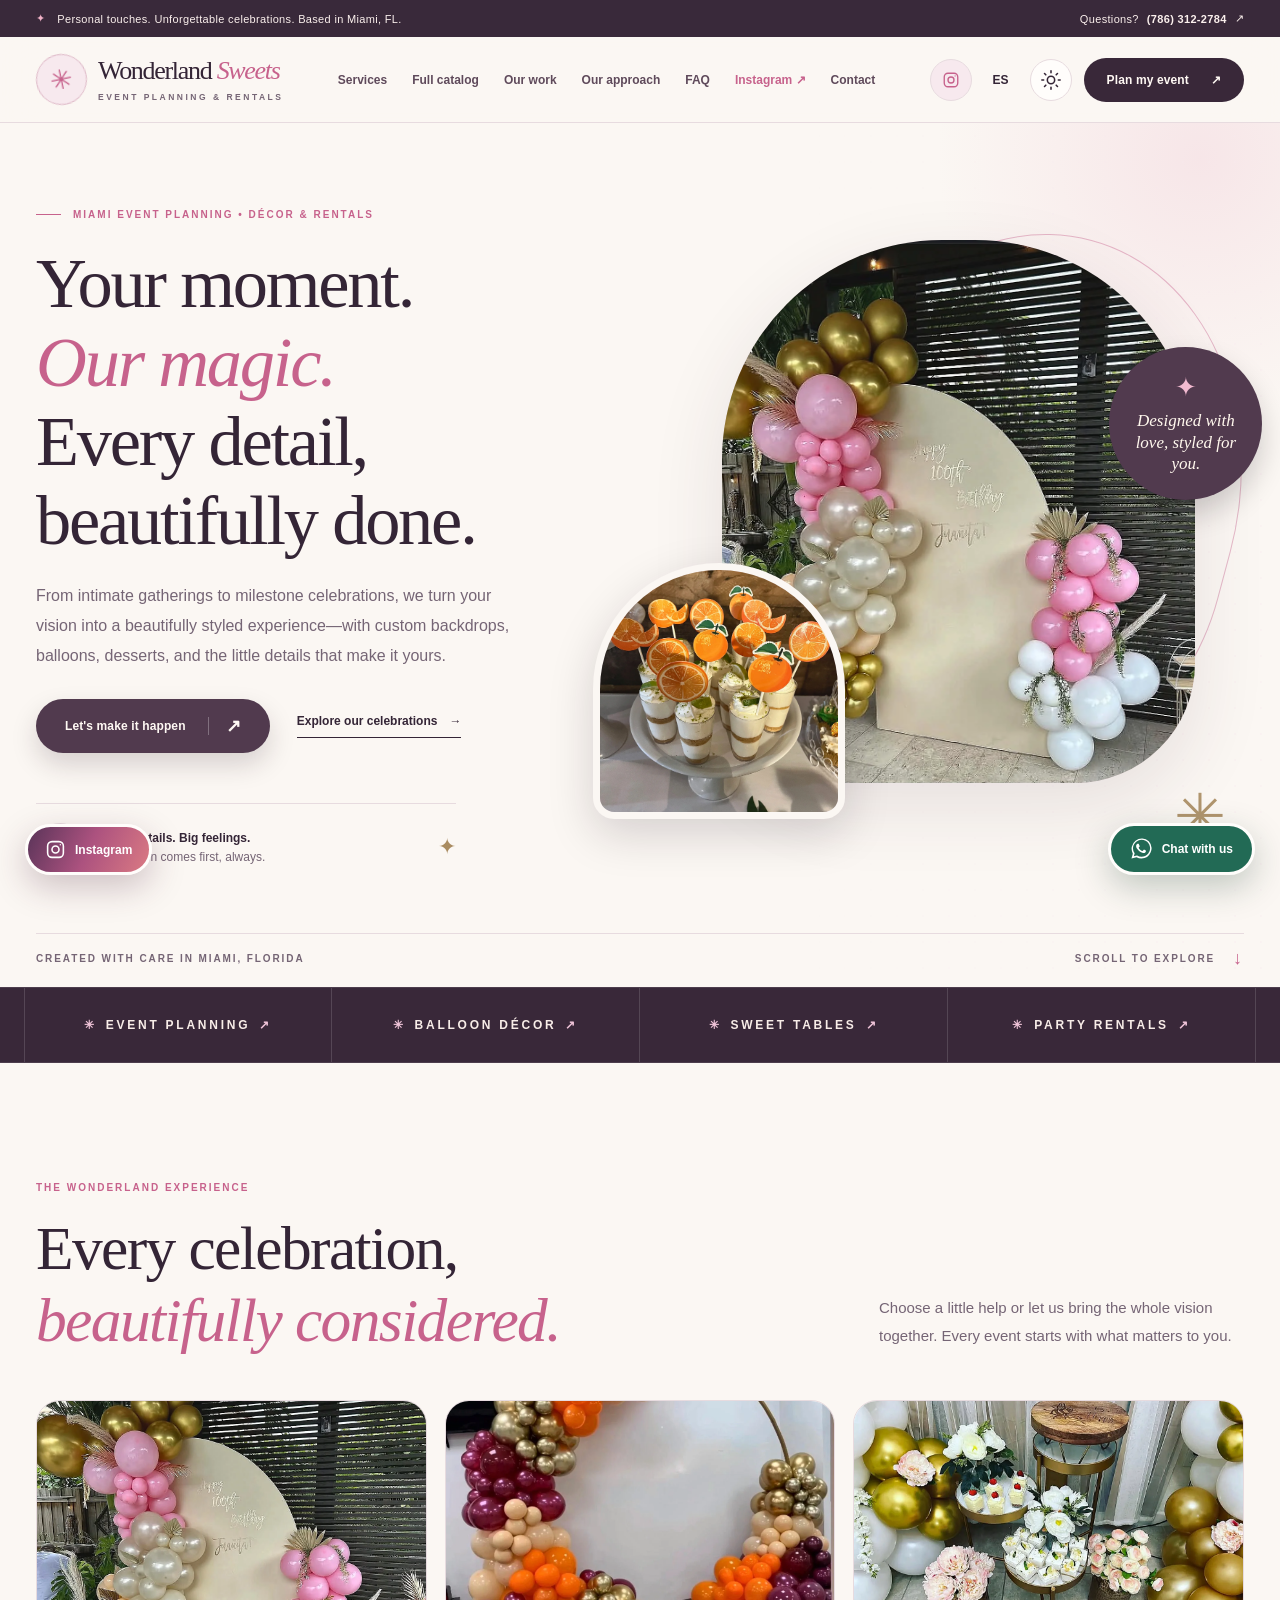
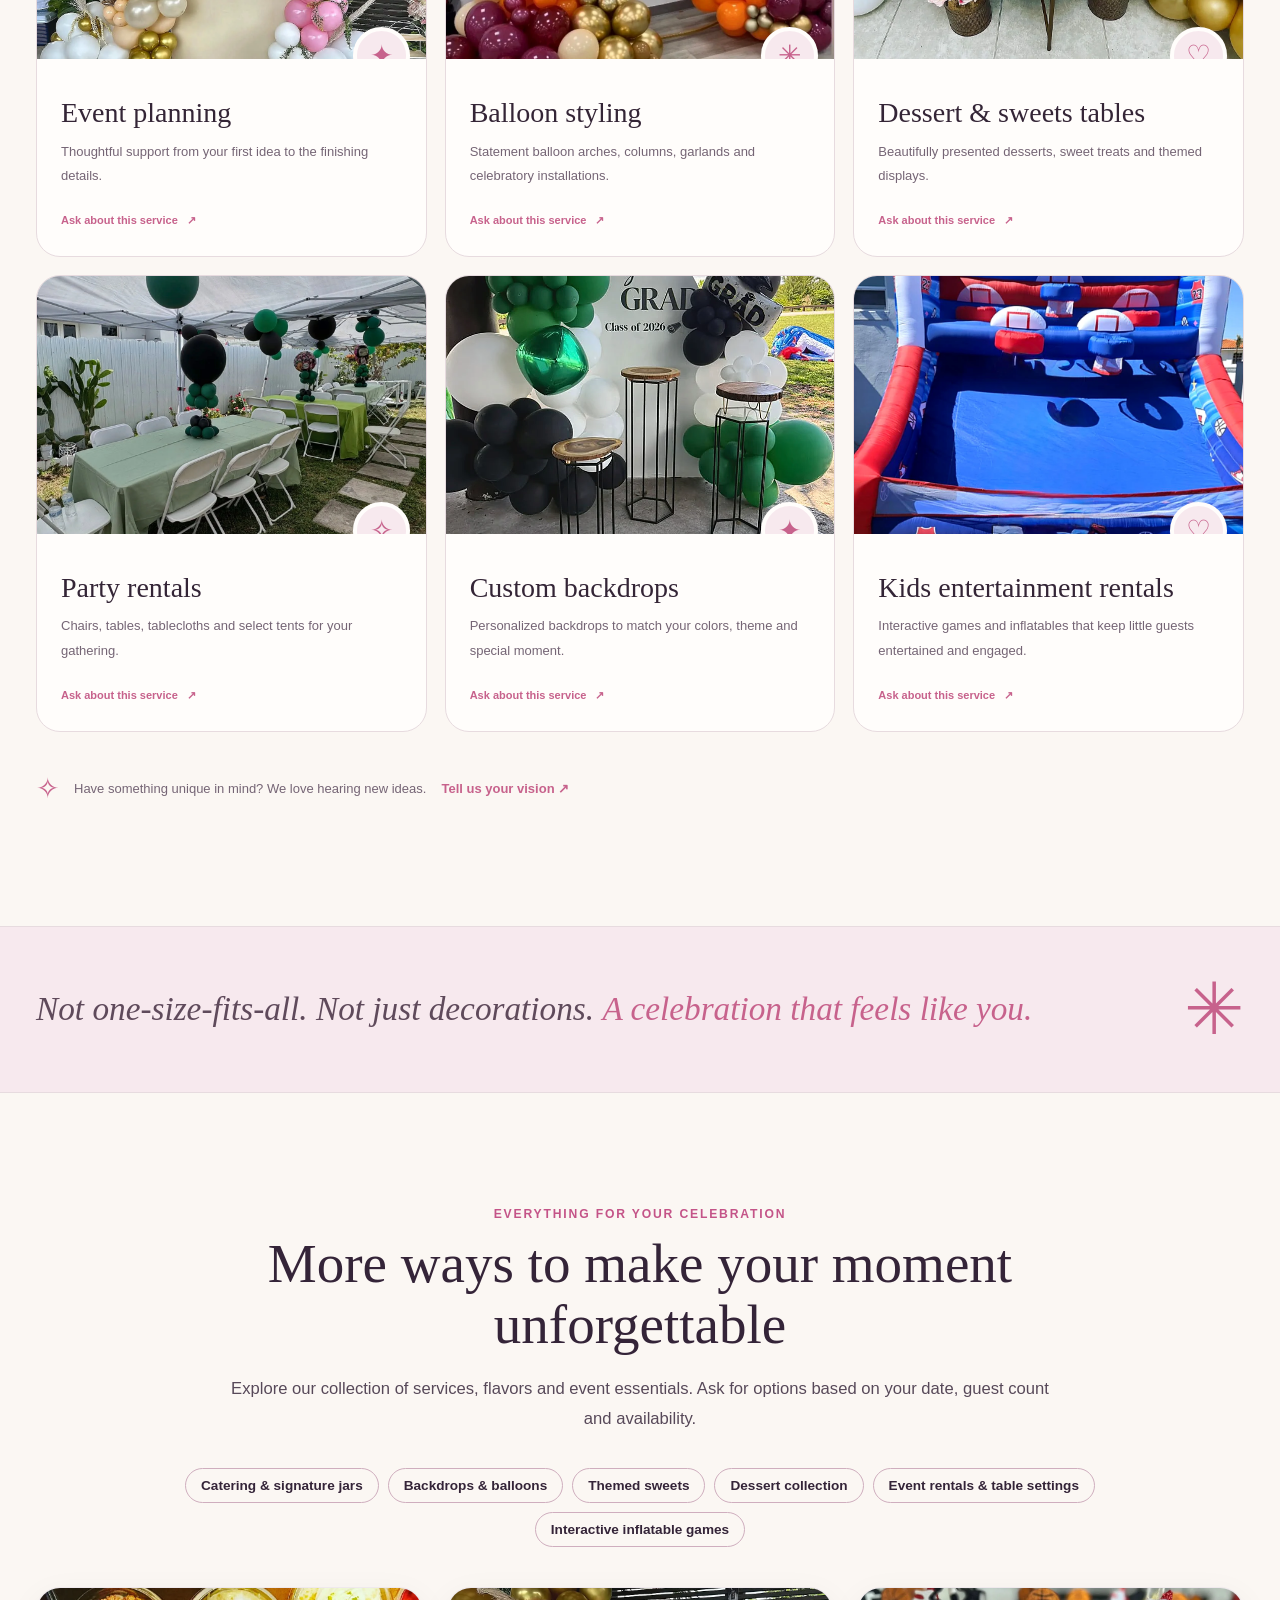
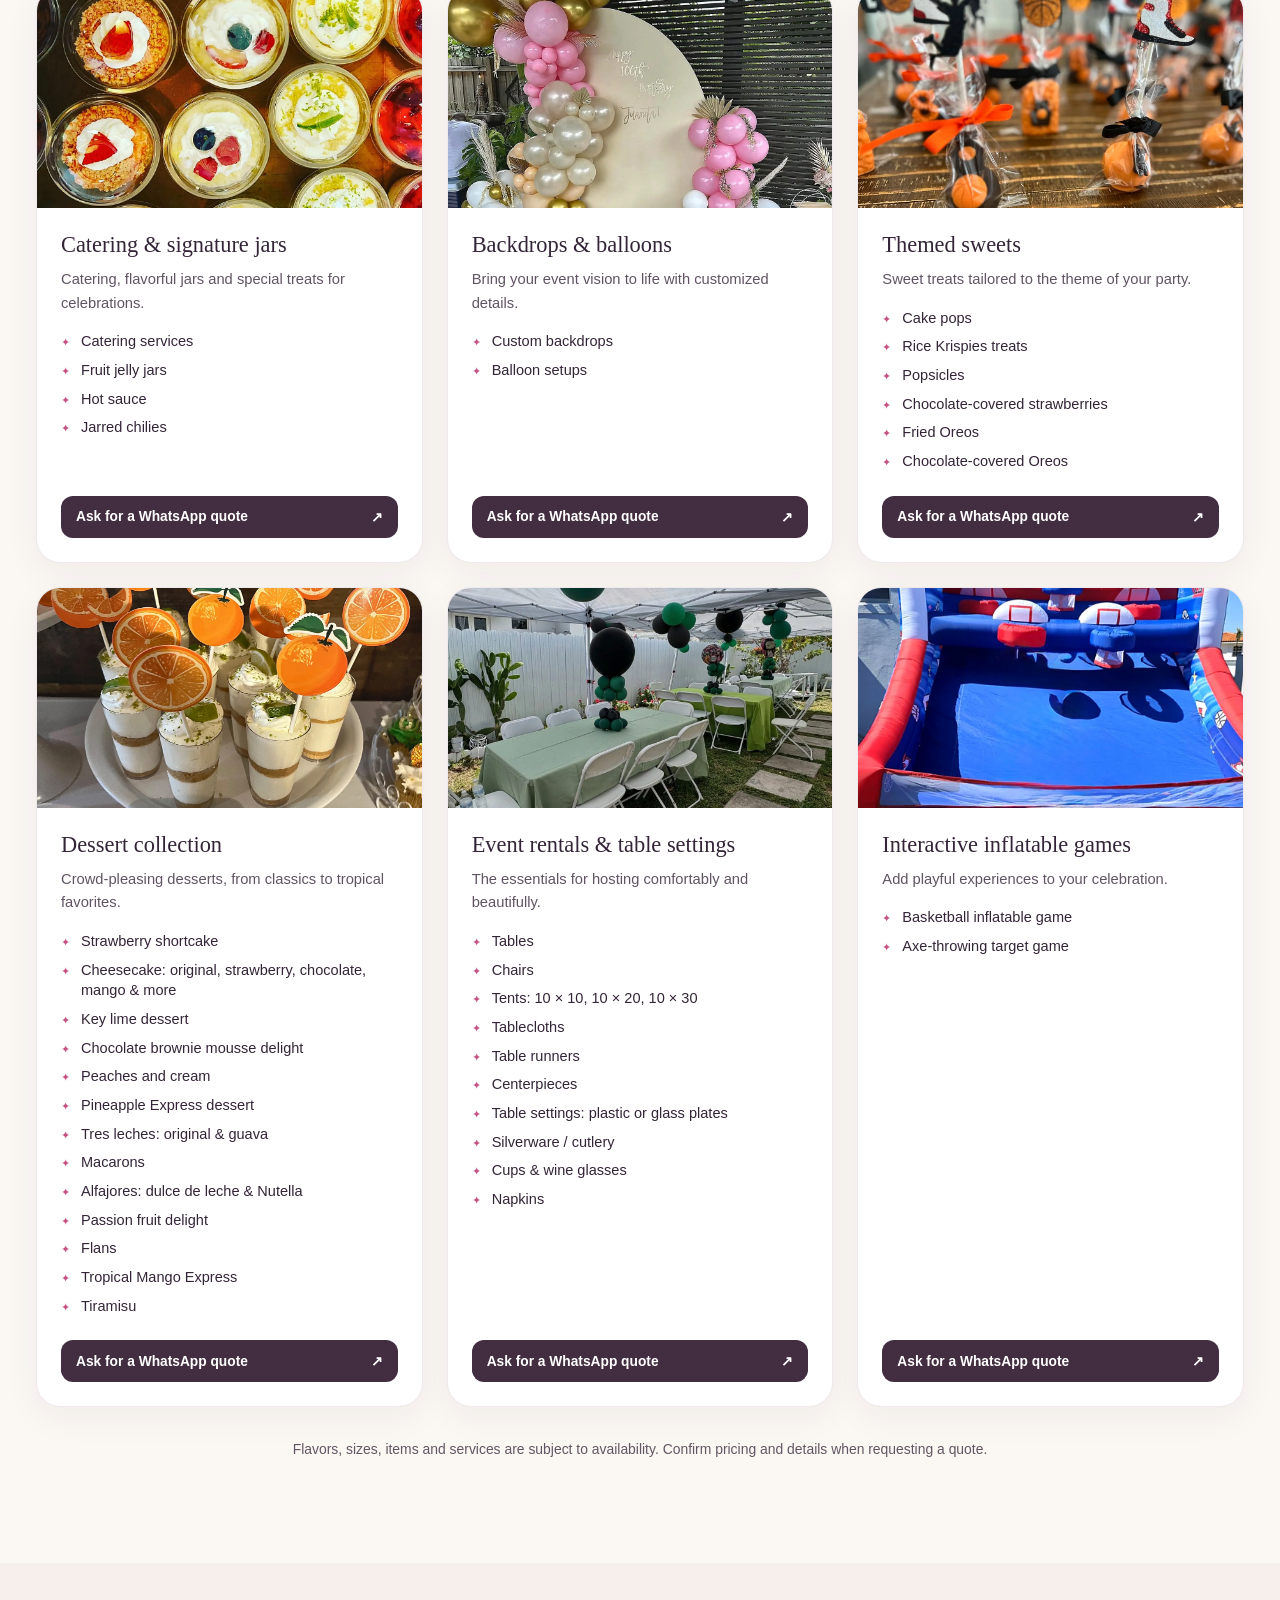
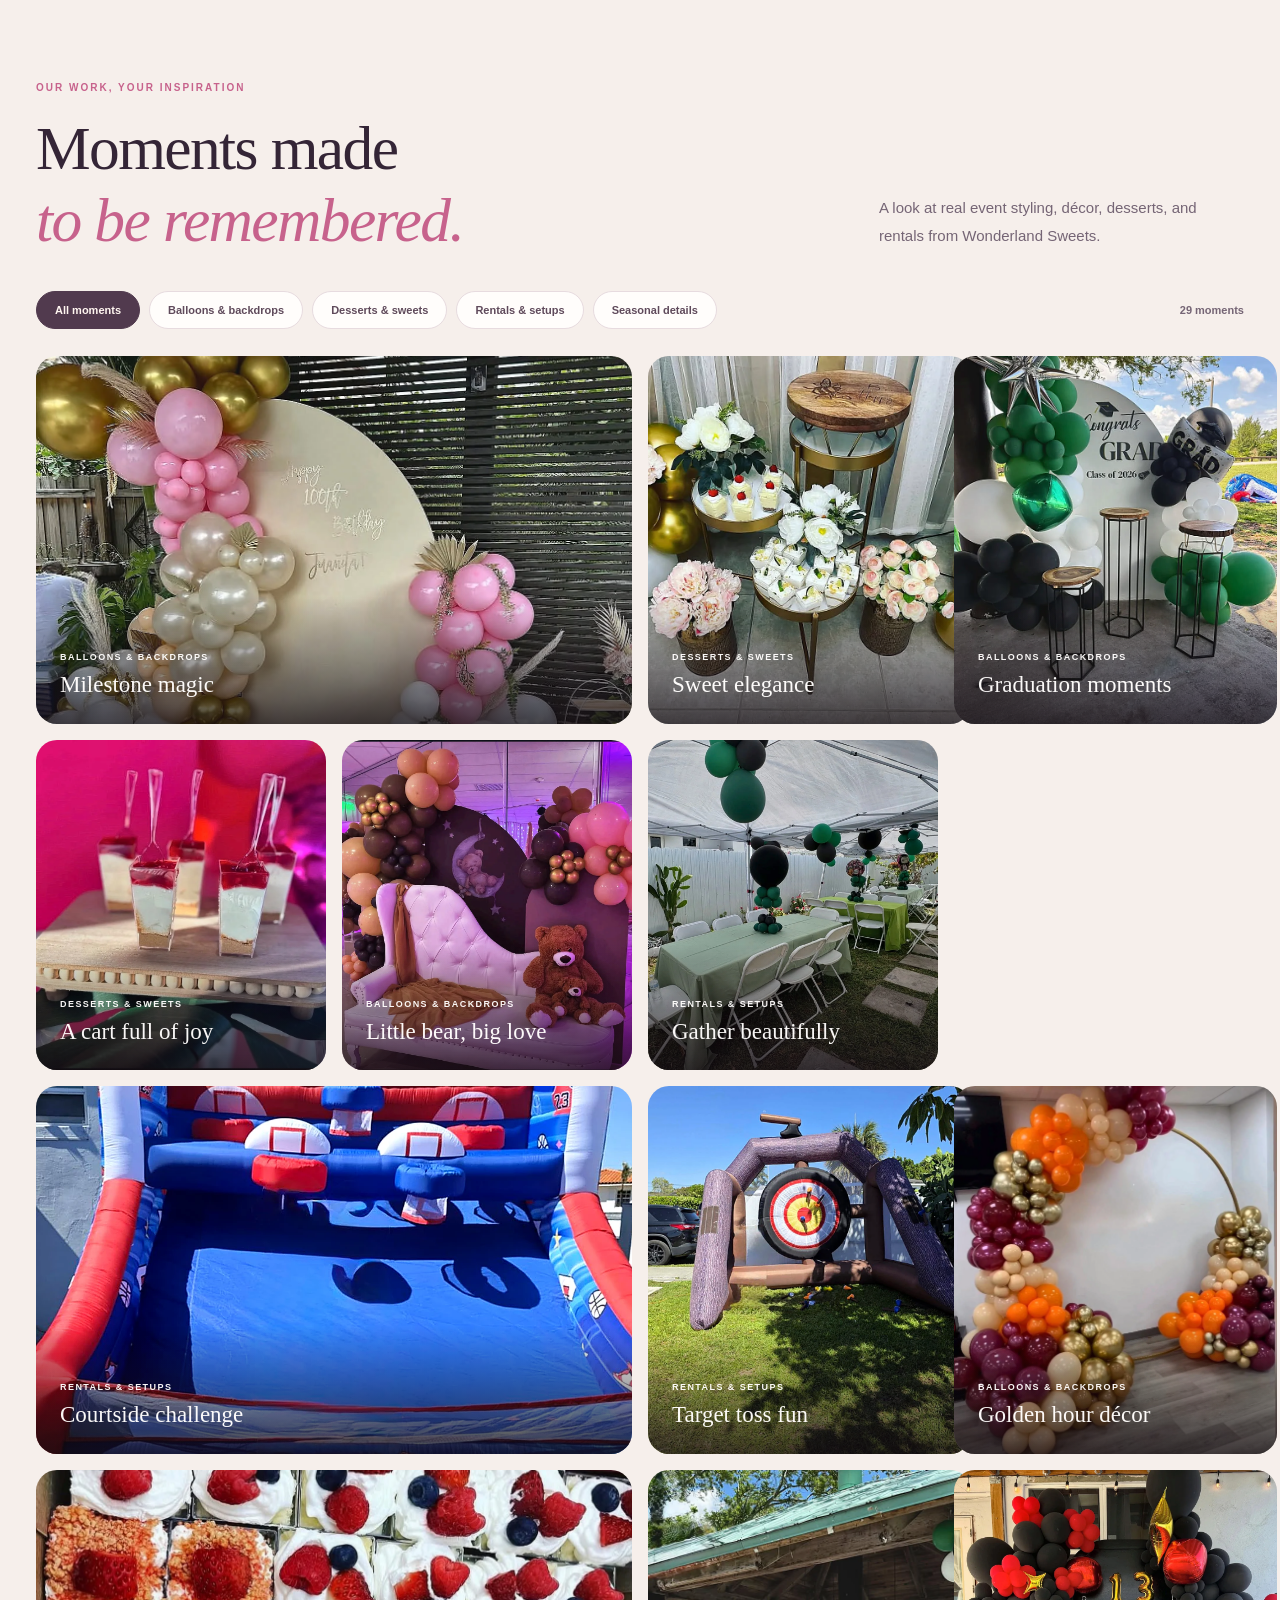
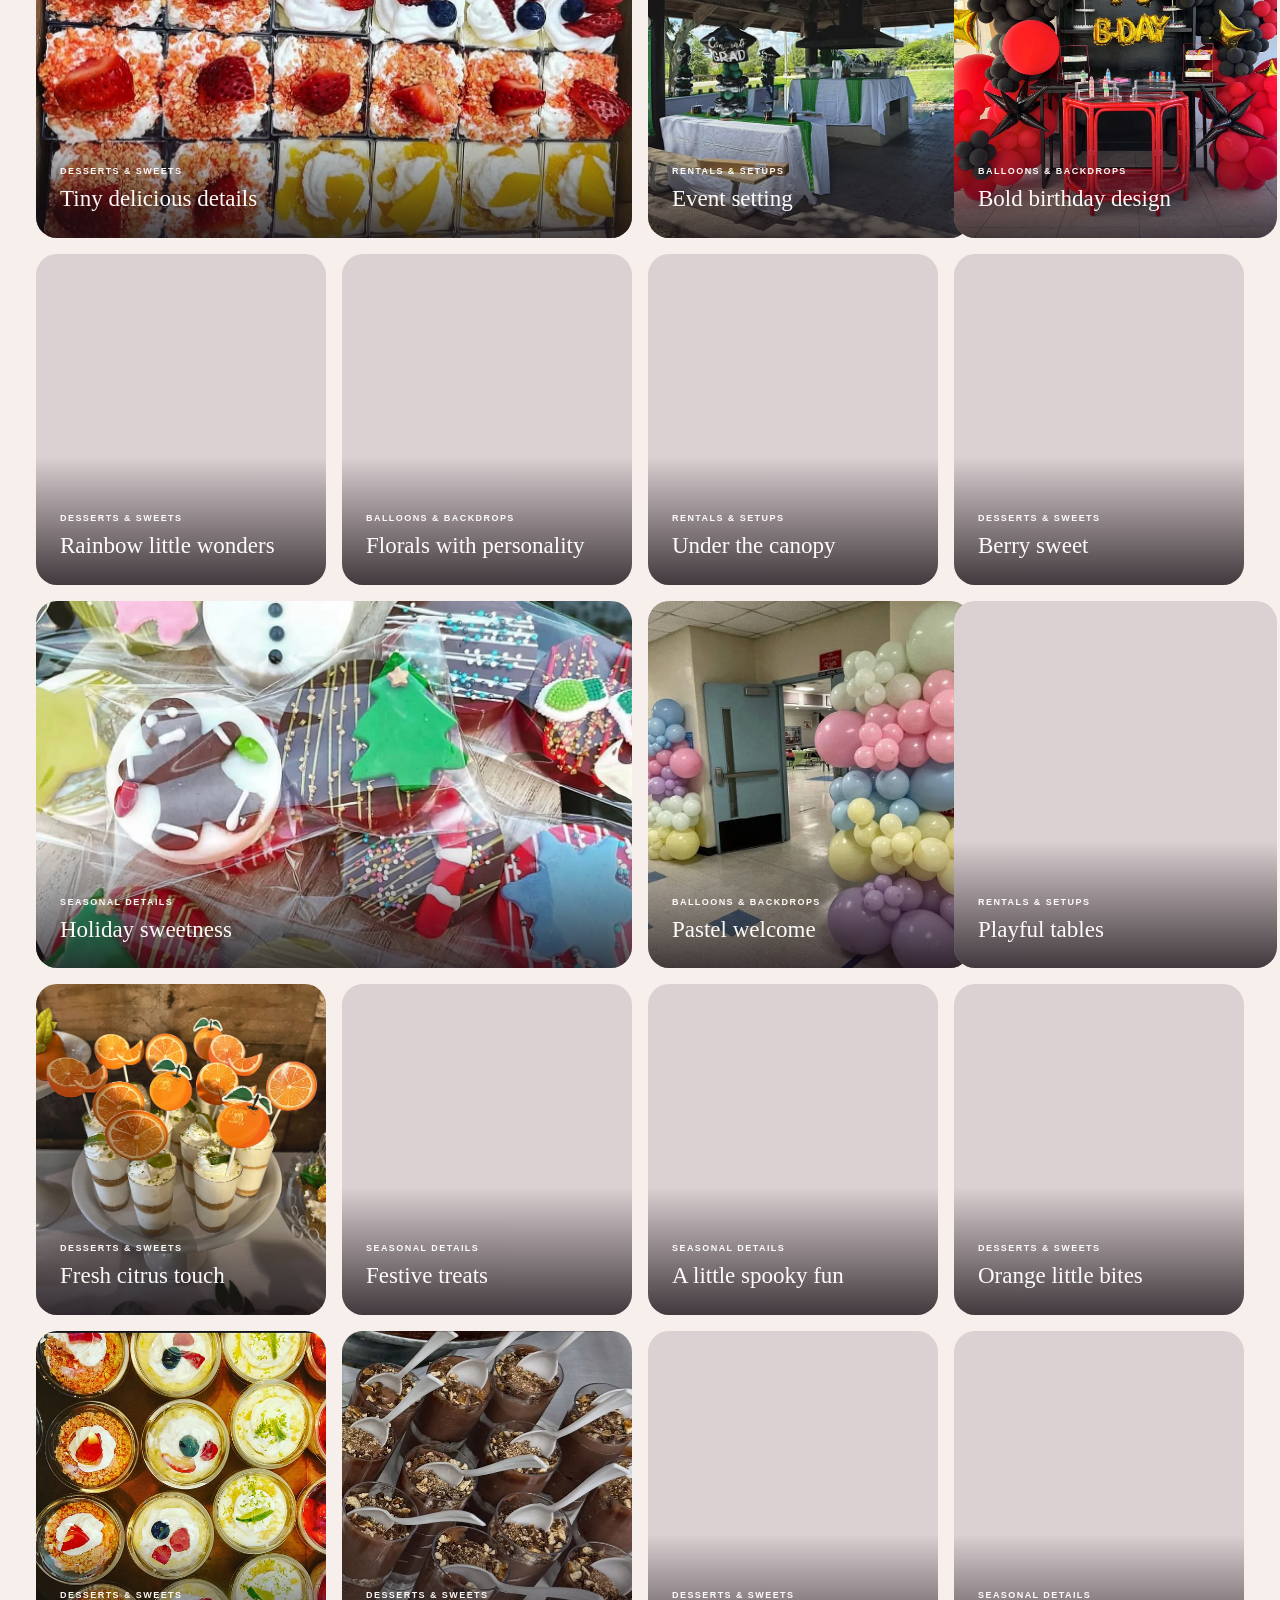
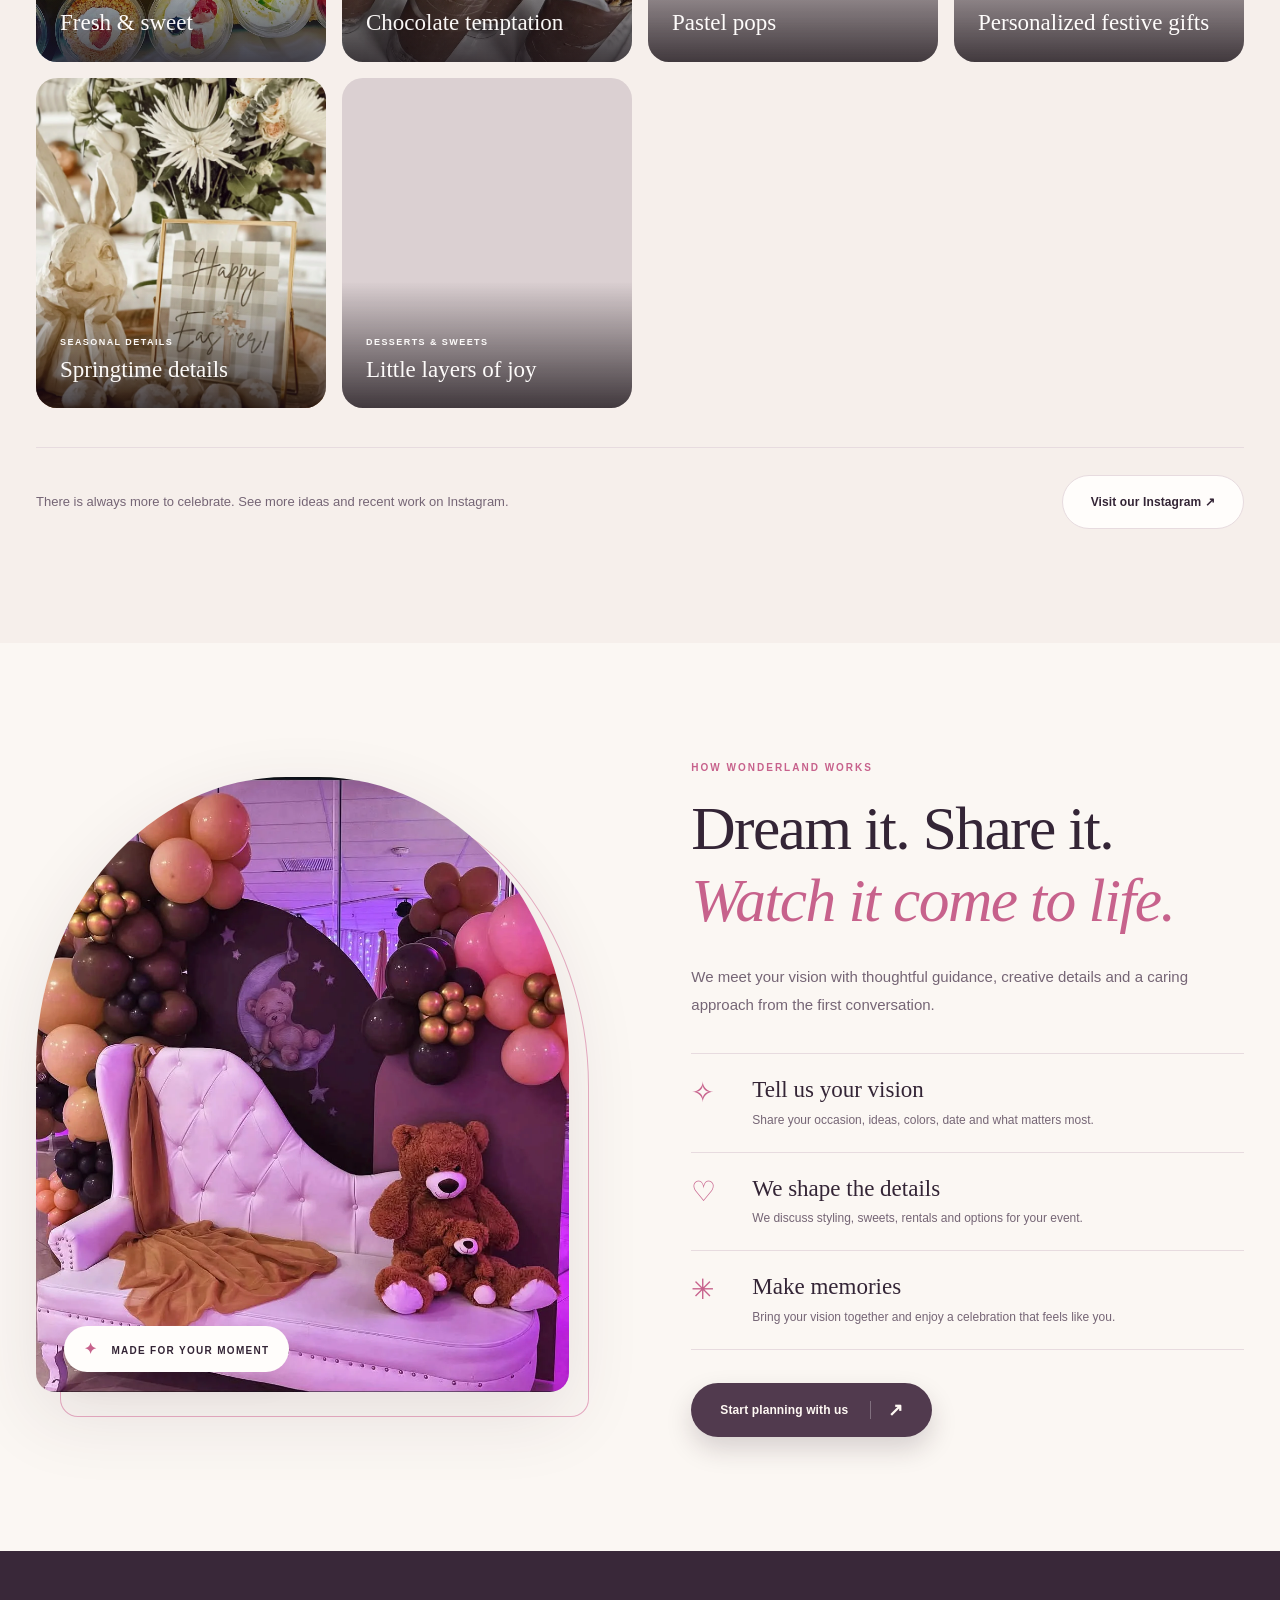
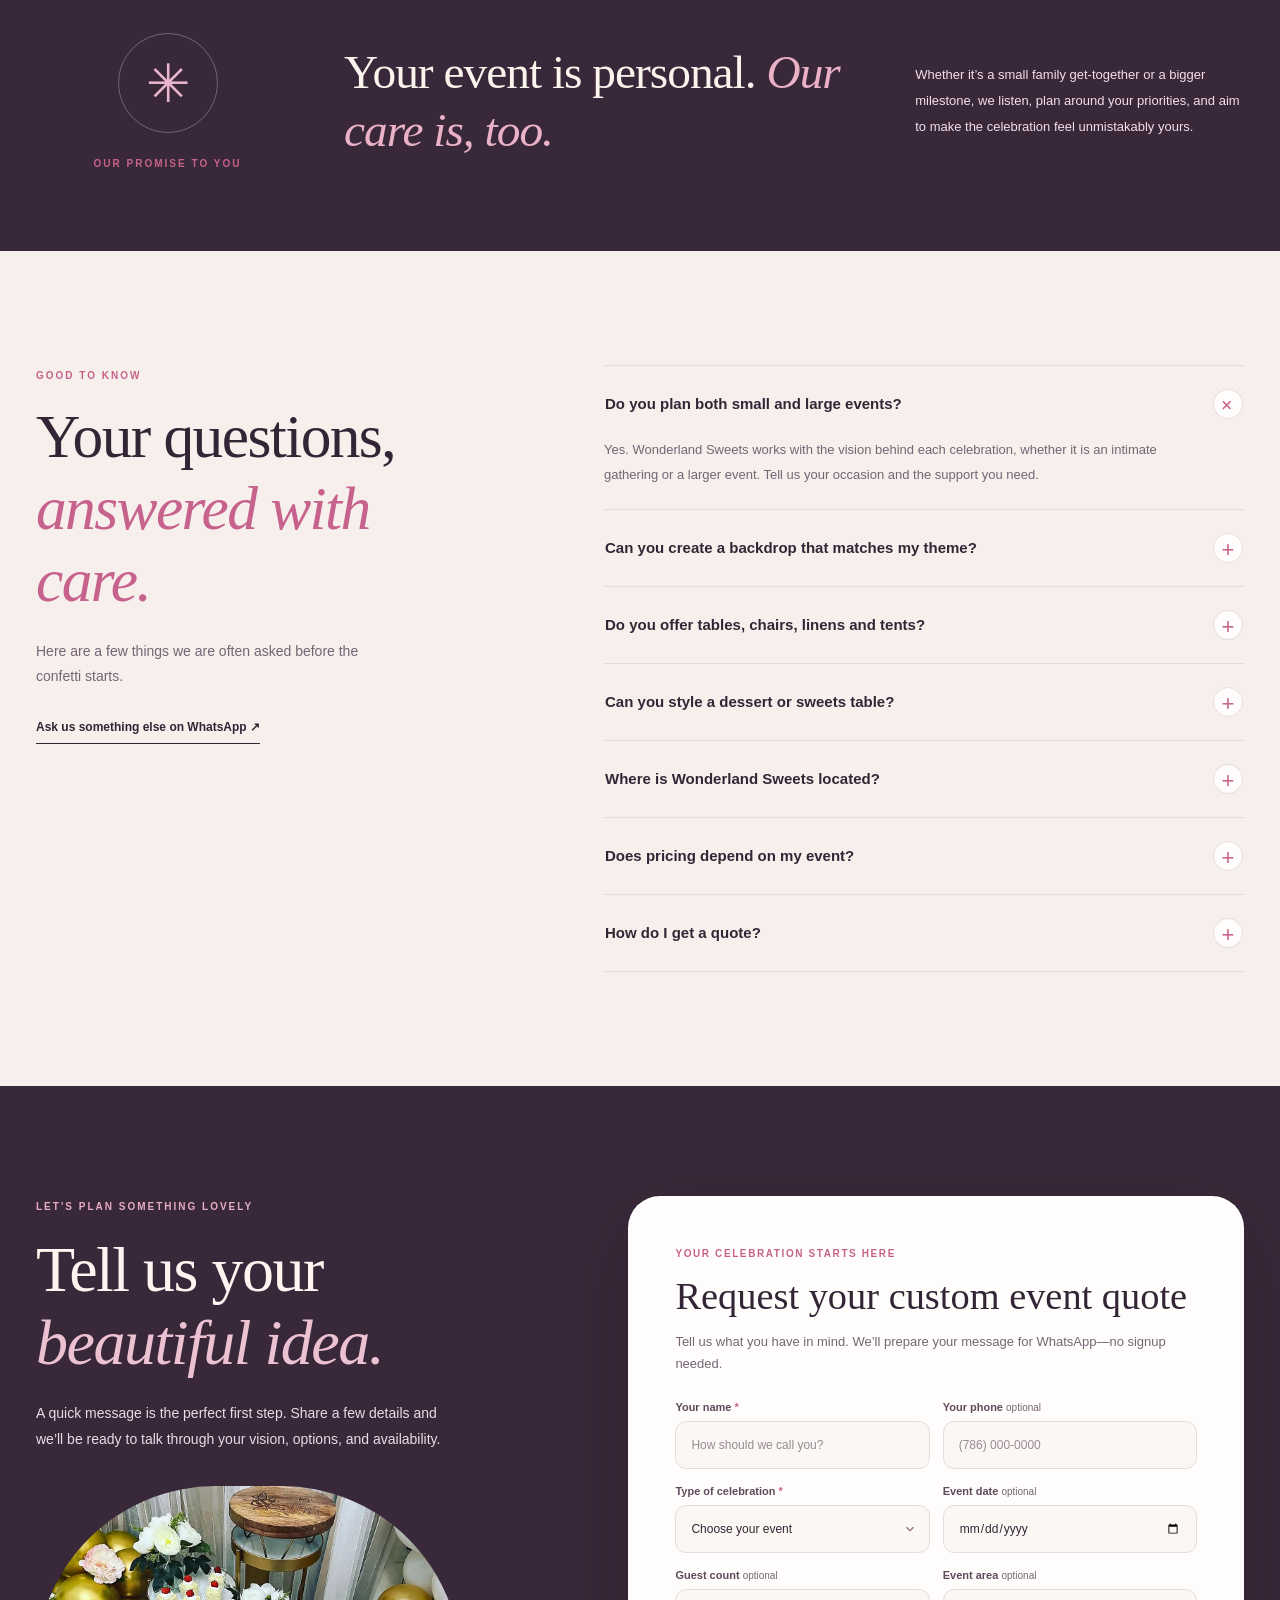
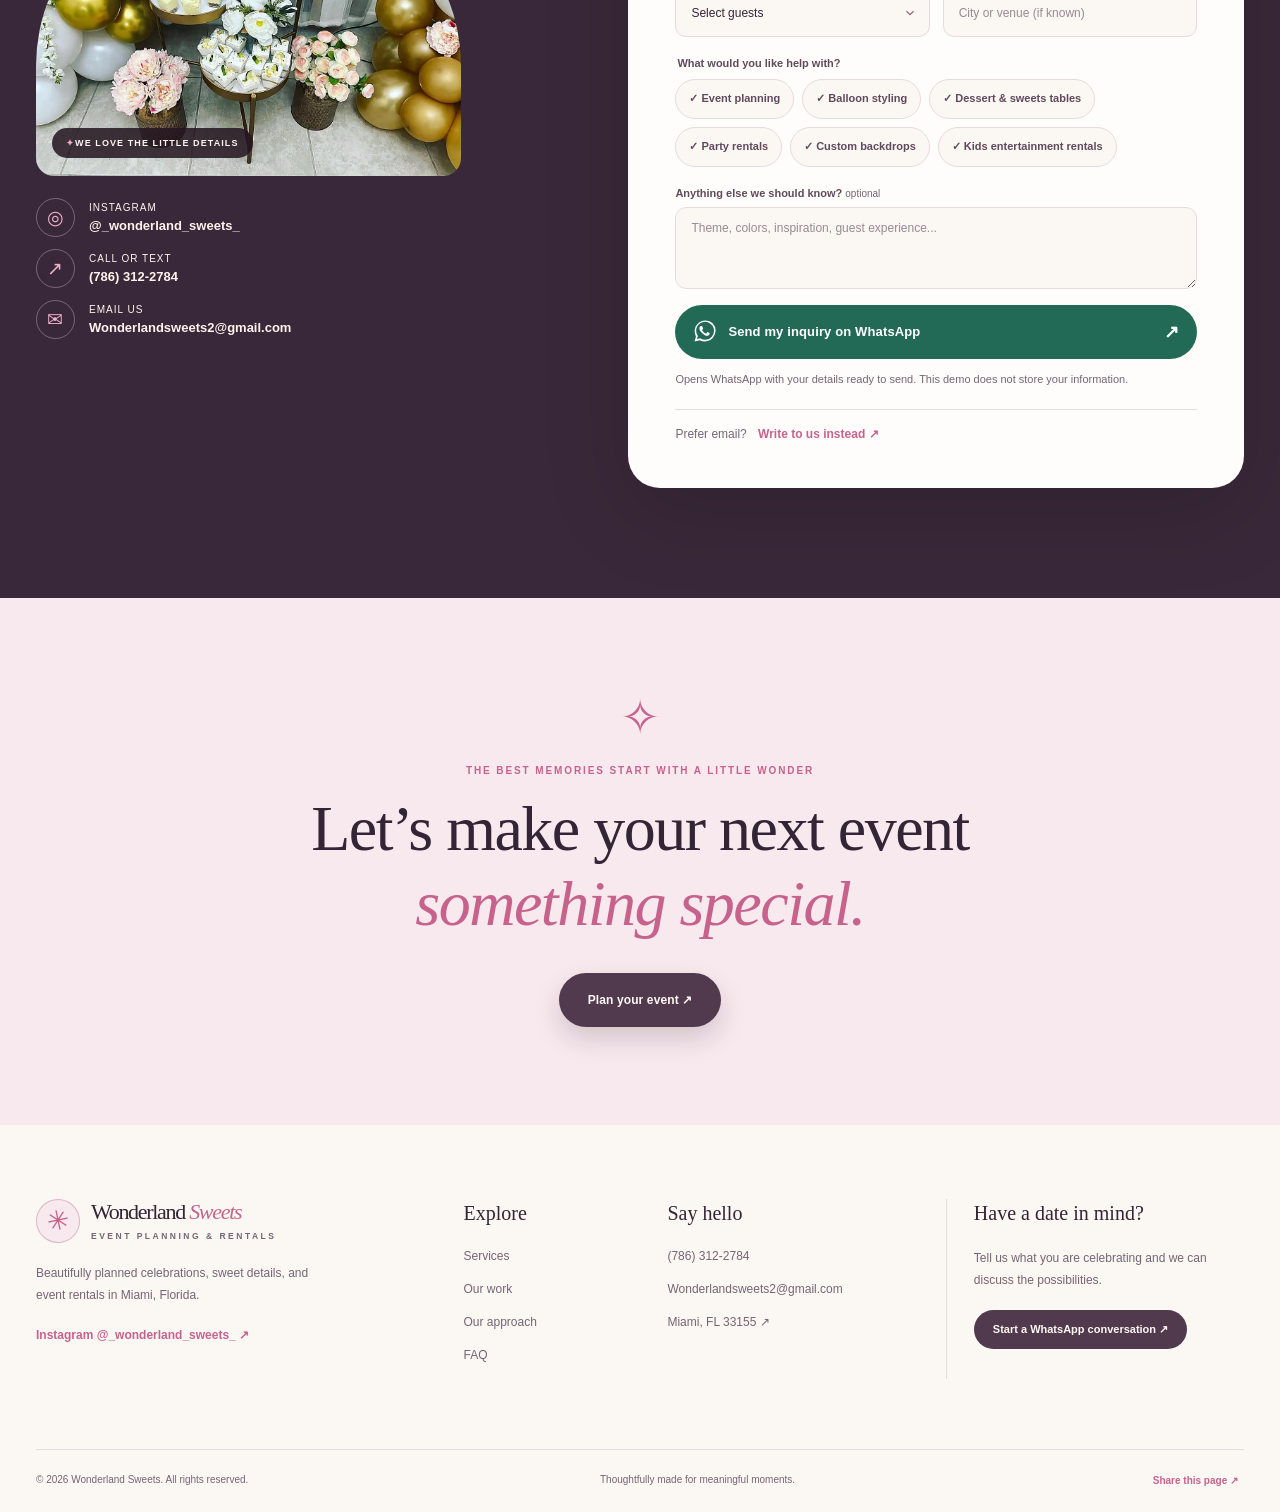
==== commit 9469ef79: "Add files via upload" ====
--- a/index.html
+++ b/index.html
@@ -9,7 +9,7 @@
   <meta property="og:type" content="website"><meta property="og:site_name" content="Wonderland Sweets"><meta property="og:locale" content="en_US"><meta property="og:title" content="Wonderland Sweets | A Little Magic for Every Celebration"><meta property="og:description" content="Event planning, custom backdrops, balloon styling, dessert tables & event rentals in Miami, Florida."><meta property="og:image" content="assets/og-wonderland-sweets.jpg"><meta property="og:image:width" content="1200"><meta property="og:image:height" content="630"><meta property="og:image:alt" content="Wonderland Sweets event planning, decor and sweets in Miami">
   <meta name="twitter:card" content="summary_large_image"><meta name="twitter:title" content="Wonderland Sweets | A Little Magic for Every Celebration"><meta name="twitter:description" content="Event planning, custom backdrops, balloon styling, dessert tables & event rentals in Miami, Florida."><meta name="twitter:image" content="assets/og-wonderland-sweets.jpg">
   <link rel="icon" href="assets/favicon.svg" type="image/svg+xml"><link rel="preload" href="assets/photos/pink-gold-100th-birthday-backdrop.webp" as="image" type="image/webp"><link rel="stylesheet" href="styles.css">
-  <script id="structured-data" type="application/ld+json">{"@context": "https://schema.org", "@graph": [{"@type": ["LocalBusiness", "ProfessionalService"], "@id": "#wonderland-business", "name": "Wonderland Sweets", "description": "Wonderland Sweets plans unforgettable Miami celebrations with custom balloon décor, personalized backdrops, dessert tables, party rentals and thoughtful event styling. Ask for a custom quote.", "image": "assets/og-wonderland-sweets.jpg", "telephone": "+1-786-312-2784", "email": "Wonderlandsweets2@gmail.com", "address": {"@type": "PostalAddress", "addressLocality": "Miami", "addressRegion": "FL", "postalCode": "33155", "addressCountry": "US"}, "areaServed": {"@type": "Place", "name": "Miami, Florida"}, "sameAs": ["https://www.instagram.com/_wonderland_sweets_/"], "hasOfferCatalog": {"@type": "OfferCatalog", "name": "Event planning and party services", "itemListElement": [{"@type": "Offer", "itemOffered": {"@type": "Service", "name": "Event planning"}}, {"@type": "Offer", "itemOffered": {"@type": "Service", "name": "Balloon styling"}}, {"@type": "Offer", "itemOffered": {"@type": "Service", "name": "Dessert & sweets tables"}}, {"@type": "Offer", "itemOffered": {"@type": "Service", "name": "Party rentals"}}, {"@type": "Offer", "itemOffered": {"@type": "Service", "name": "Custom backdrops"}}, {"@type": "Offer", "itemOffered": {"@type": "Service", "name": "Kids entertainment rentals"}}]}}, {"@type": "WebPage", "@id": "#page", "name": "Event Planning, Balloon Décor & Sweet Tables in Miami | Wonderland Sweets", "description": "Wonderland Sweets plans unforgettable Miami celebrations with custom balloon décor, personalized backdrops, dessert tables, party rentals and thoughtful event styling. Ask for a custom quote.", "inLanguage": "en", "about": {"@id": "#wonderland-business"}}, {"@type": "FAQPage", "@id": "#faq", "inLanguage": "en", "mainEntity": [{"@type": "Question", "name": "Do you plan both small and large events?", "acceptedAnswer": {"@type": "Answer", "text": "Yes. Wonderland Sweets works with the vision behind each celebration, whether it is an intimate gathering or a larger event. Tell us your occasion and the support you need."}}, {"@type": "Question", "name": "Can you create a backdrop that matches my theme?", "acceptedAnswer": {"@type": "Answer", "text": "Custom backdrops and balloon styling are part of our services. Share your colors, theme, ideas and date so we can discuss what is possible for your event."}}, {"@type": "Question", "name": "Do you offer tables, chairs, linens and tents?", "acceptedAnswer": {"@type": "Answer", "text": "We offer event rentals including tables, chairs, tablecloths and select tents. Availability depends on the event details, so please contact us with the date and items you need."}}, {"@type": "Question", "name": "Can you style a dessert or sweets table?", "acceptedAnswer": {"@type": "Answer", "text": "Yes. Dessert and sweets tables are a core part of Wonderland Sweets. Tell us your celebration theme and the type of presentation you have in mind."}}, {"@type": "Question", "name": "Where is Wonderland Sweets located?", "acceptedAnswer": {"@type": "Answer", "text": "We are based in Miami, Florida 33155. Share your event location when you reach out so we can discuss service availability for your area."}}, {"@type": "Question", "name": "Does pricing depend on my event?", "acceptedAnswer": {"@type": "Answer", "text": "Each celebration has different needs. Send us the event type, date, location and services you are interested in so we can discuss an appropriate custom quote."}}, {"@type": "Question", "name": "How do I get a quote?", "acceptedAnswer": {"@type": "Answer", "text": "Use the form below to tell us your occasion, preferred date, location and services. It prepares a WhatsApp message you can review and send directly to our contact number."}}]}]}</script>
+  <script id="structured-data" type="application/ld+json">{"@context":"https://schema.org","@graph":[{"@type":["LocalBusiness","ProfessionalService"],"@id":"#wonderland-business","name":"Wonderland Sweets","description":"Wonderland Sweets plans unforgettable Miami celebrations with custom balloon décor, personalized backdrops, dessert tables, party rentals and thoughtful event styling. Ask for a custom quote.","image":"assets/og-wonderland-sweets.jpg","telephone":"+1-786-312-2784","email":"Wonderlandsweets2@gmail.com","address":{"@type":"PostalAddress","addressLocality":"Miami","addressRegion":"FL","postalCode":"33155","addressCountry":"US"},"areaServed":{"@type":"Place","name":"Miami, Florida"},"sameAs":["https://www.instagram.com/_wonderland_sweets_/"],"hasOfferCatalog":{"@type":"OfferCatalog","name":"Event planning and party services","itemListElement":[{"@type":"Offer","itemOffered":{"@type":"Service","name":"Event planning"}},{"@type":"Offer","itemOffered":{"@type":"Service","name":"Balloon styling"}},{"@type":"Offer","itemOffered":{"@type":"Service","name":"Dessert & sweets tables"}},{"@type":"Offer","itemOffered":{"@type":"Service","name":"Party rentals"}},{"@type":"Offer","itemOffered":{"@type":"Service","name":"Custom backdrops"}},{"@type":"Offer","itemOffered":{"@type":"Service","name":"Kids entertainment rentals"}},{"@type":"Offer","itemOffered":{"@type":"Service","name":"Catering services"}},{"@type":"Offer","itemOffered":{"@type":"Service","name":"Fruit jelly jars"}},{"@type":"Offer","itemOffered":{"@type":"Service","name":"Hot sauce"}},{"@type":"Offer","itemOffered":{"@type":"Service","name":"Jarred chilies"}},{"@type":"Offer","itemOffered":{"@type":"Service","name":"Balloon setups"}},{"@type":"Offer","itemOffered":{"@type":"Service","name":"Cake pops"}},{"@type":"Offer","itemOffered":{"@type":"Service","name":"Rice Krispies treats"}},{"@type":"Offer","itemOffered":{"@type":"Service","name":"Popsicles"}},{"@type":"Offer","itemOffered":{"@type":"Service","name":"Chocolate-covered strawberries"}},{"@type":"Offer","itemOffered":{"@type":"Service","name":"Fried Oreos"}},{"@type":"Offer","itemOffered":{"@type":"Service","name":"Chocolate-covered Oreos"}},{"@type":"Offer","itemOffered":{"@type":"Service","name":"Strawberry shortcake"}},{"@type":"Offer","itemOffered":{"@type":"Service","name":"Cheesecake: original, strawberry, chocolate, mango & more"}},{"@type":"Offer","itemOffered":{"@type":"Service","name":"Key lime dessert"}},{"@type":"Offer","itemOffered":{"@type":"Service","name":"Chocolate brownie mousse delight"}},{"@type":"Offer","itemOffered":{"@type":"Service","name":"Peaches and cream"}},{"@type":"Offer","itemOffered":{"@type":"Service","name":"Pineapple Express dessert"}},{"@type":"Offer","itemOffered":{"@type":"Service","name":"Tres leches: original & guava"}},{"@type":"Offer","itemOffered":{"@type":"Service","name":"Macarons"}},{"@type":"Offer","itemOffered":{"@type":"Service","name":"Alfajores: dulce de leche & Nutella"}},{"@type":"Offer","itemOffered":{"@type":"Service","name":"Passion fruit delight"}},{"@type":"Offer","itemOffered":{"@type":"Service","name":"Flans"}},{"@type":"Offer","itemOffered":{"@type":"Service","name":"Tropical Mango Express"}},{"@type":"Offer","itemOffered":{"@type":"Service","name":"Tiramisu"}},{"@type":"Offer","itemOffered":{"@type":"Service","name":"Tables"}},{"@type":"Offer","itemOffered":{"@type":"Service","name":"Chairs"}},{"@type":"Offer","itemOffered":{"@type":"Service","name":"Tents: 10 × 10, 10 × 20, 10 × 30"}},{"@type":"Offer","itemOffered":{"@type":"Service","name":"Tablecloths"}},{"@type":"Offer","itemOffered":{"@type":"Service","name":"Table runners"}},{"@type":"Offer","itemOffered":{"@type":"Service","name":"Centerpieces"}},{"@type":"Offer","itemOffered":{"@type":"Service","name":"Table settings: plastic or glass plates"}},{"@type":"Offer","itemOffered":{"@type":"Service","name":"Silverware / cutlery"}},{"@type":"Offer","itemOffered":{"@type":"Service","name":"Cups & wine glasses"}},{"@type":"Offer","itemOffered":{"@type":"Service","name":"Napkins"}},{"@type":"Offer","itemOffered":{"@type":"Service","name":"Basketball inflatable game"}},{"@type":"Offer","itemOffered":{"@type":"Service","name":"Axe-throwing target game"}}]}},{"@type":"WebPage","@id":"#page","name":"Event Planning, Balloon Décor & Sweet Tables in Miami | Wonderland Sweets","description":"Wonderland Sweets plans unforgettable Miami celebrations with custom balloon décor, personalized backdrops, dessert tables, party rentals and thoughtful event styling. Ask for a custom quote.","inLanguage":"en","about":{"@id":"#wonderland-business"}},{"@type":"FAQPage","@id":"#faq","inLanguage":"en","mainEntity":[{"@type":"Question","name":"Do you plan both small and large events?","acceptedAnswer":{"@type":"Answer","text":"Yes. Wonderland Sweets works with the vision behind each celebration, whether it is an intimate gathering or a larger event. Tell us your occasion and the support you need."}},{"@type":"Question","name":"Can you create a backdrop that matches my theme?","acceptedAnswer":{"@type":"Answer","text":"Custom backdrops and balloon styling are part of our services. Share your colors, theme, ideas and date so we can discuss what is possible for your event."}},{"@type":"Question","name":"Do you offer tables, chairs, linens and tents?","acceptedAnswer":{"@type":"Answer","text":"We offer event rentals including tables, chairs, tablecloths and select tents. Availability depends on the event details, so please contact us with the date and items you need."}},{"@type":"Question","name":"Can you style a dessert or sweets table?","acceptedAnswer":{"@type":"Answer","text":"Yes. Dessert and sweets tables are a core part of Wonderland Sweets. Tell us your celebration theme and the type of presentation you have in mind."}},{"@type":"Question","name":"Where is Wonderland Sweets located?","acceptedAnswer":{"@type":"Answer","text":"We are based in Miami, Florida 33155. Share your event location when you reach out so we can discuss service availability for your area."}},{"@type":"Question","name":"Does pricing depend on my event?","acceptedAnswer":{"@type":"Answer","text":"Each celebration has different needs. Send us the event type, date, location and services you are interested in so we can discuss an appropriate custom quote."}},{"@type":"Question","name":"How do I get a quote?","acceptedAnswer":{"@type":"Answer","text":"Use the form below to tell us your occasion, preferred date, location and services. It prepares a WhatsApp message you can review and send directly to our contact number."}}]}]}</script>
   <script>try{document.documentElement.setAttribute('data-theme',localStorage.getItem('wonderland-theme')==='dark'?'dark':'light')}catch(e){}</script>
 </head>
 <body data-lang="en" data-root="">
@@ -18,7 +18,7 @@
   <header class="site-header" id="top"><div class="wrap nav-shell">
     <a class="brand" href="#home" aria-label="Wonderland Sweets - Home"><span class="brand-mark" aria-hidden="true">✳</span><span class="brand-text"><strong>Wonderland <em>Sweets</em></strong><small>EVENT PLANNING & RENTALS</small></span></a>
     <nav class="primary-nav" id="primary-nav" aria-label="Main navigation">
-      <a href="#services">Services</a><a href="#portfolio">Our work</a><a href="#approach">Our approach</a><a href="#faq">FAQ</a><a class="nav-instagram-link" href="https://www.instagram.com/_wonderland_sweets_/" target="_blank" rel="noopener noreferrer">Instagram ↗</a><a href="#contact">Contact</a>
+      <a href="#services">Services</a><a href="#offerings">Full catalog</a><a href="#portfolio">Our work</a><a href="#approach">Our approach</a><a href="#faq">FAQ</a><a class="nav-instagram-link" href="https://www.instagram.com/_wonderland_sweets_/" target="_blank" rel="noopener noreferrer">Instagram ↗</a><a href="#contact">Contact</a>
       <div class="nav-mobile-only"><a href="es/index.html" lang="es">Ver en español</a></div>
     </nav>
     <div class="nav-actions">
@@ -68,7 +68,8 @@
 
     <section class="marquee-quote"><div class="wrap"><p>Not one-size-fits-all. Not just decorations. <strong>A celebration that feels like you.</strong> </p><span aria-hidden="true">✳</span></div></section>
 
-    <section id="portfolio" class="section section-portfolio"><div class="wrap">
+    <section id="offerings" class="offerings-section" aria-labelledby="offerings-heading"><div class="wrap"><div class="offerings-intro"><p class="offer-eyebrow">EVERYTHING FOR YOUR CELEBRATION</p><h2 id="offerings-heading">More ways to make your moment unforgettable</h2><p>Explore our collection of services, flavors and event essentials. Ask for options based on your date, guest count and availability.</p></div><div class="offerings-jump" aria-label="Catalog categories"><a href="#offer-catering">Catering &amp; signature jars</a><a href="#offer-decor">Backdrops &amp; balloons</a><a href="#offer-sweets">Themed sweets</a><a href="#offer-desserts">Dessert collection</a><a href="#offer-rentals">Event rentals &amp; table settings</a><a href="#offer-inflatables">Interactive inflatable games</a></div><div class="offerings-grid"><article class="offer-card" id="offer-catering"><div class="offer-card-photo"><img src="assets/photos/fruit-dessert-cups.webp" loading="lazy" decoding="async" alt="Catering &amp; signature jars"></div><div class="offer-card-content"><h3>Catering &amp; signature jars</h3><p>Catering, flavorful jars and special treats for celebrations.</p><ul><li>Catering services</li><li>Fruit jelly jars</li><li>Hot sauce</li><li>Jarred chilies</li></ul><a class="offer-cta" href="https://wa.me/17863122784?text=Hi%20Wonderland%20Sweets%2C%20I%20would%20like%20a%20quote%20for%3A%20Catering%20%26%20signature%20jars." target="_blank" rel="noopener noreferrer">Ask for a WhatsApp quote <span aria-hidden="true">↗</span></a></div></article><article class="offer-card" id="offer-decor"><div class="offer-card-photo"><img src="assets/photos/pink-gold-100th-birthday-backdrop.webp" loading="lazy" decoding="async" alt="Backdrops &amp; balloons"></div><div class="offer-card-content"><h3>Backdrops &amp; balloons</h3><p>Bring your event vision to life with customized details.</p><ul><li>Custom backdrops</li><li>Balloon setups</li></ul><a class="offer-cta" href="https://wa.me/17863122784?text=Hi%20Wonderland%20Sweets%2C%20I%20would%20like%20a%20quote%20for%3A%20Backdrops%20%26%20balloons." target="_blank" rel="noopener noreferrer">Ask for a WhatsApp quote <span aria-hidden="true">↗</span></a></div></article><article class="offer-card" id="offer-sweets"><div class="offer-card-photo"><img src="assets/photos/basketball-cakepops.webp" loading="lazy" decoding="async" alt="Themed sweets"></div><div class="offer-card-content"><h3>Themed sweets</h3><p>Sweet treats tailored to the theme of your party.</p><ul><li>Cake pops</li><li>Rice Krispies treats</li><li>Popsicles</li><li>Chocolate-covered strawberries</li><li>Fried Oreos</li><li>Chocolate-covered Oreos</li></ul><a class="offer-cta" href="https://wa.me/17863122784?text=Hi%20Wonderland%20Sweets%2C%20I%20would%20like%20a%20quote%20for%3A%20Themed%20sweets." target="_blank" rel="noopener noreferrer">Ask for a WhatsApp quote <span aria-hidden="true">↗</span></a></div></article><article class="offer-card" id="offer-desserts"><div class="offer-card-photo"><img src="assets/photos/citrus-dessert-cups.webp" loading="lazy" decoding="async" alt="Dessert collection"></div><div class="offer-card-content"><h3>Dessert collection</h3><p>Crowd-pleasing desserts, from classics to tropical favorites.</p><ul><li>Strawberry shortcake</li><li>Cheesecake: original, strawberry, chocolate, mango &amp; more</li><li>Key lime dessert</li><li>Chocolate brownie mousse delight</li><li>Peaches and cream</li><li>Pineapple Express dessert</li><li>Tres leches: original &amp; guava</li><li>Macarons</li><li>Alfajores: dulce de leche &amp; Nutella</li><li>Passion fruit delight</li><li>Flans</li><li>Tropical Mango Express</li><li>Tiramisu</li></ul><a class="offer-cta" href="https://wa.me/17863122784?text=Hi%20Wonderland%20Sweets%2C%20I%20would%20like%20a%20quote%20for%3A%20Dessert%20collection." target="_blank" rel="noopener noreferrer">Ask for a WhatsApp quote <span aria-hidden="true">↗</span></a></div></article><article class="offer-card" id="offer-rentals"><div class="offer-card-photo"><img src="assets/photos/green-tent-rentals.webp" loading="lazy" decoding="async" alt="Event rentals &amp; table settings"></div><div class="offer-card-content"><h3>Event rentals &amp; table settings</h3><p>The essentials for hosting comfortably and beautifully.</p><ul><li>Tables</li><li>Chairs</li><li>Tents: 10 × 10, 10 × 20, 10 × 30</li><li>Tablecloths</li><li>Table runners</li><li>Centerpieces</li><li>Table settings: plastic or glass plates</li><li>Silverware / cutlery</li><li>Cups &amp; wine glasses</li><li>Napkins</li></ul><a class="offer-cta" href="https://wa.me/17863122784?text=Hi%20Wonderland%20Sweets%2C%20I%20would%20like%20a%20quote%20for%3A%20Event%20rentals%20%26%20table%20settings." target="_blank" rel="noopener noreferrer">Ask for a WhatsApp quote <span aria-hidden="true">↗</span></a></div></article><article class="offer-card" id="offer-inflatables"><div class="offer-card-photo"><img src="assets/photos/basketball-inflatable-rental.webp" loading="lazy" decoding="async" alt="Interactive inflatable games"></div><div class="offer-card-content"><h3>Interactive inflatable games</h3><p>Add playful experiences to your celebration.</p><ul><li>Basketball inflatable game</li><li>Axe-throwing target game</li></ul><a class="offer-cta" href="https://wa.me/17863122784?text=Hi%20Wonderland%20Sweets%2C%20I%20would%20like%20a%20quote%20for%3A%20Interactive%20inflatable%20games." target="_blank" rel="noopener noreferrer">Ask for a WhatsApp quote <span aria-hidden="true">↗</span></a></div></article></div><p class="offer-note">Flavors, sizes, items and services are subject to availability. Confirm pricing and details when requesting a quote.</p></div></section>
+<section id="portfolio" class="section section-portfolio"><div class="wrap">
       <div class="section-heading portfolio-heading" data-reveal><div><span class="section-label">OUR WORK, YOUR INSPIRATION</span><h2>Moments made<br><em>to be remembered.</em></h2></div><p>A look at real event styling, décor, desserts, and rentals from Wonderland Sweets.</p></div>
       <div class="gallery-controls" data-reveal role="group" aria-label="Filter event gallery"><button type="button" class="filter-pill is-active" data-filter="all" aria-pressed="true">All moments</button><button type="button" class="filter-pill" data-filter="decor" aria-pressed="false">Balloons & backdrops</button><button type="button" class="filter-pill" data-filter="sweets" aria-pressed="false">Desserts & sweets</button><button type="button" class="filter-pill" data-filter="rentals" aria-pressed="false">Rentals & setups</button><button type="button" class="filter-pill" data-filter="seasonal" aria-pressed="false">Seasonal details</button><span class="gallery-count" id="gallery-count" aria-live="polite"></span></div>
       <div class="portfolio-grid" id="portfolio-grid">
--- a/styles.css
+++ b/styles.css
@@ -78,3 +78,33 @@
  .direct-links a,.contact-aside a{overflow-wrap:anywhere;}
 }
 @media(max-width:400px){html,body{max-width:100%;overflow-x:clip;}}
+
+/* Bilingual product & event catalog */
+.offerings-section{padding:clamp(70px,8vw,126px) 0;background:var(--bg,#fbf7f4);color:var(--text,#342438)}
+.offerings-intro{max-width:820px;margin:0 auto 34px;text-align:center}
+.offer-eyebrow{color:#c45488;font-size:.76rem;letter-spacing:.15em;font-weight:800;text-transform:uppercase}
+.offerings-intro h2{font-family:Georgia,serif;font-size:clamp(2.2rem,4.3vw,4.5rem);line-height:1.1;font-weight:500;margin:13px 0 19px;color:inherit}
+.offerings-intro>p:last-child{font-size:1.04rem;line-height:1.8;opacity:.82}
+.offerings-jump{display:flex;gap:9px;flex-wrap:wrap;justify-content:center;margin:30px auto 40px;max-width:1100px}
+.offerings-jump a{border:1px solid #cfaebe;border-radius:80px;padding:9px 15px;text-decoration:none;color:inherit;font-size:.85rem;font-weight:700;transition:background .2s,color .2s,transform .2s}
+.offerings-jump a:hover,.offerings-jump a:focus-visible{background:#c45283;color:#fff;transform:translateY(-2px)}
+.offerings-grid{display:grid;grid-template-columns:repeat(3,minmax(0,1fr));gap:24px}
+.offer-card{overflow:hidden;background:var(--card,#fff);border-radius:24px;border:1px solid rgba(128,87,114,.13);box-shadow:0 10px 35px rgba(53,33,48,.055);display:flex;flex-direction:column;min-width:0;scroll-margin-top:110px;transition:transform .22s,box-shadow .22s}
+.offer-card:hover{transform:translateY(-4px);box-shadow:0 20px 45px rgba(53,33,48,.12)}
+.offer-card-photo{height:220px;overflow:hidden;background:#e9dbdf}
+.offer-card-photo img{width:100%;height:100%;object-fit:cover;display:block;transition:transform .5s}
+.offer-card:hover .offer-card-photo img{transform:scale(1.04)}
+.offer-card-content{padding:24px;display:flex;flex-direction:column;flex:1}
+.offer-card h3{font-size:clamp(1.35rem,1.75vw,1.85rem);font-family:Georgia,serif;font-weight:500;margin:0 0 10px}
+.offer-card p{line-height:1.6;margin:0 0 16px;opacity:.78;font-size:.92rem}
+.offer-card ul{list-style:none;margin:0 0 24px;padding:0;display:grid;gap:8px}
+.offer-card li{position:relative;padding-left:20px;line-height:1.42;font-size:.91rem}
+.offer-card li:before{content:'✦';position:absolute;left:0;color:#c45283;font-size:.66rem;top:4px}
+.offer-cta{margin-top:auto;display:flex;justify-content:space-between;align-items:center;gap:8px;border-radius:12px;background:#432e41;color:white!important;text-decoration:none;padding:13px 15px;font-size:.86rem;font-weight:700;transition:background .2s}
+.offer-cta:hover{background:#9d466c}
+.offer-note{text-align:center;margin:31px auto 0;font-size:.87rem;opacity:.76;max-width:750px;line-height:1.6}
+[data-theme="dark"] .offerings-section,html.dark .offerings-section{background:#241b28;color:#f7edf3}
+[data-theme="dark"] .offer-card,html.dark .offer-card{background:#302437;border-color:#5f4b5c}
+@media(max-width:1050px){.offerings-grid{grid-template-columns:repeat(2,minmax(0,1fr))}}
+@media(max-width:620px){.offerings-section{padding:60px 0}.offerings-grid{grid-template-columns:1fr;gap:17px}.offer-card-photo{height:220px}.offer-card-content{padding:21px}.offerings-jump{justify-content:flex-start;gap:8px}.offerings-jump a{font-size:.8rem;padding:8px 11px}}
+@media(prefers-reduced-motion:reduce){.offer-card,.offer-card-photo img,.offerings-jump a{transition:none}}
